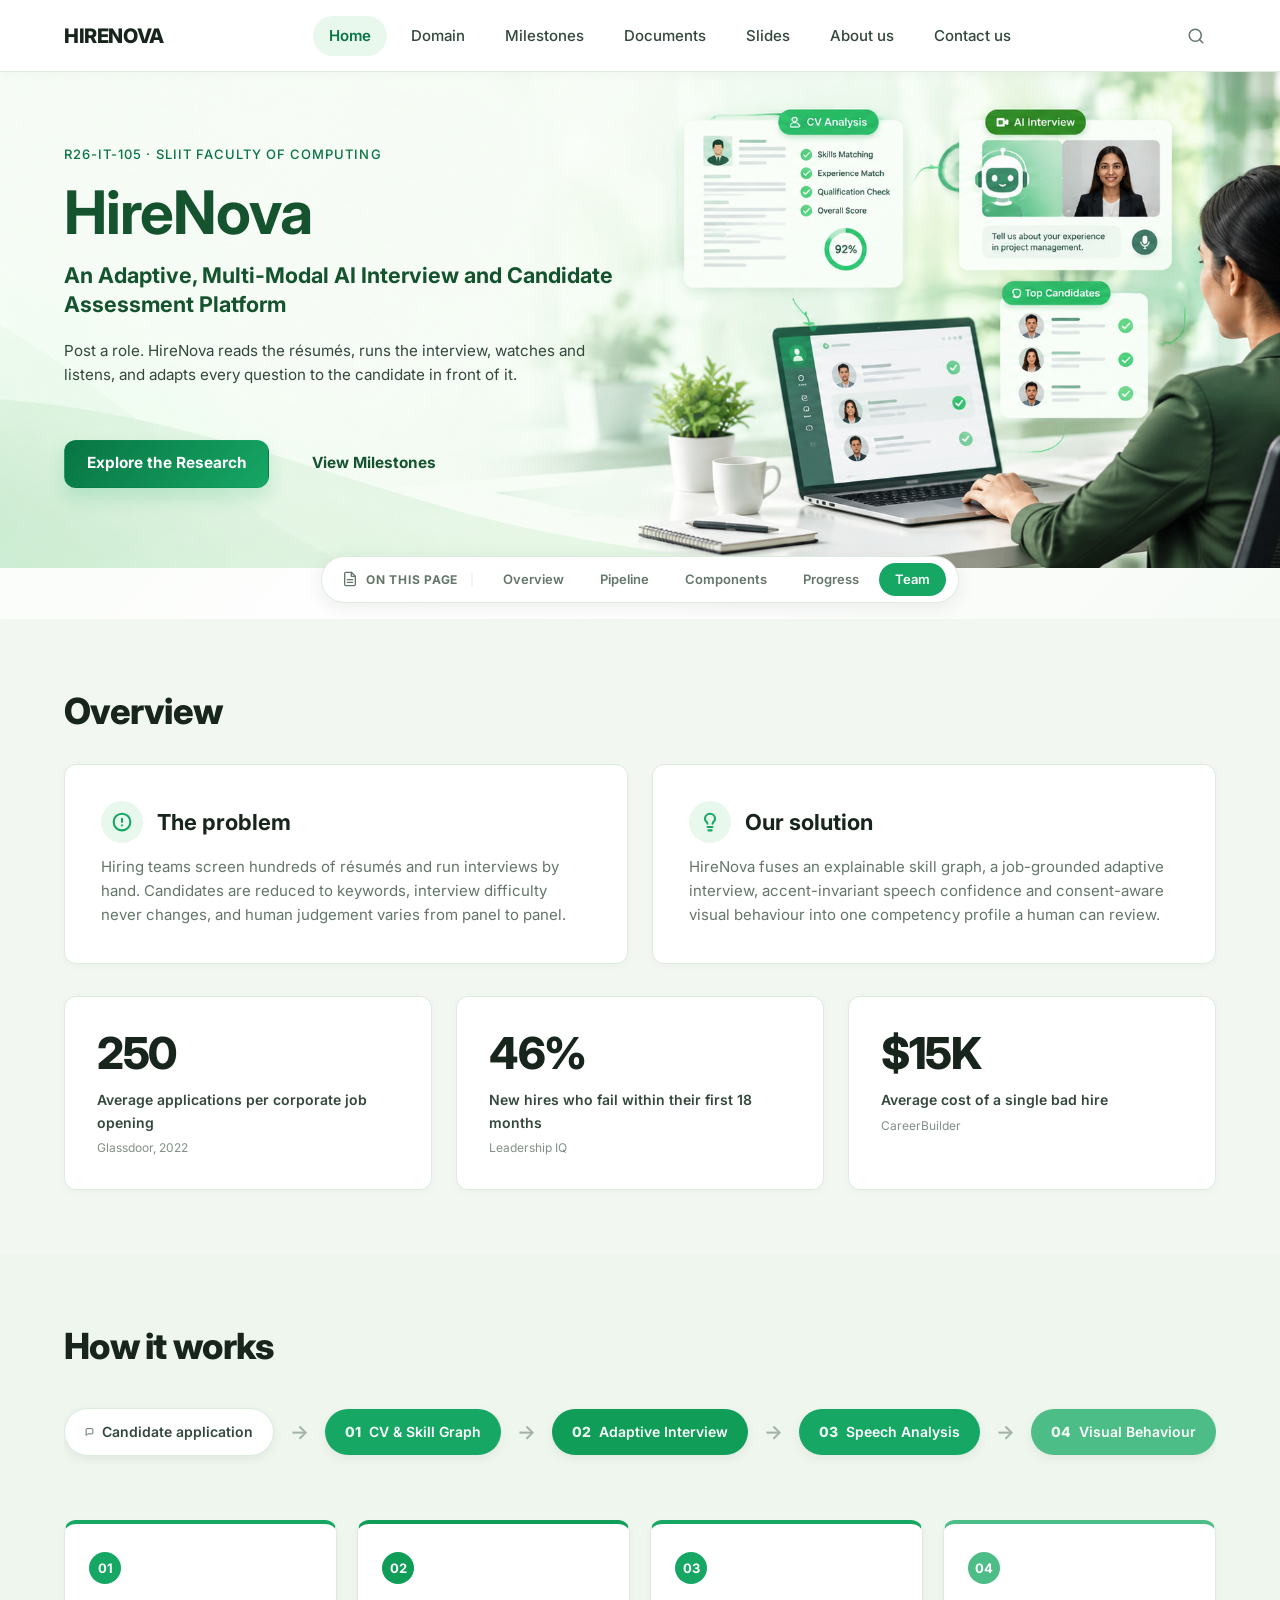
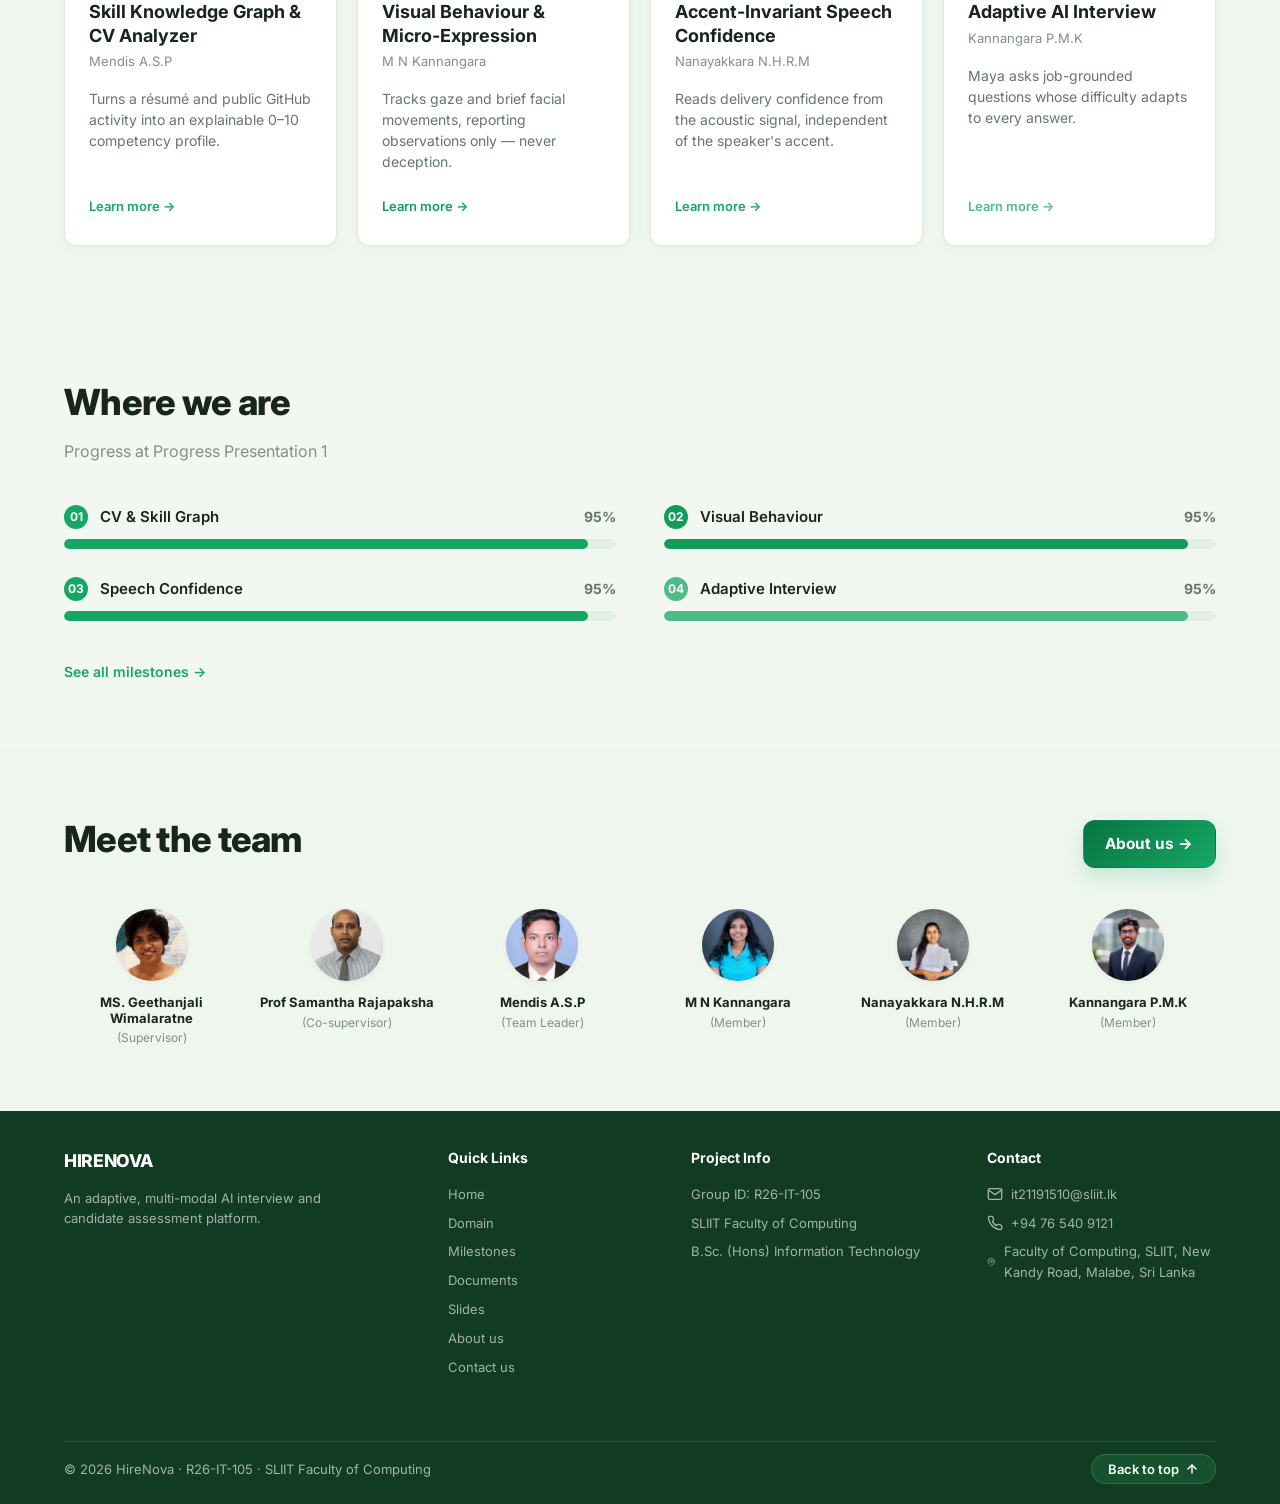
==== index.html @ 19458be1 "first commit" ====
<!DOCTYPE html>
<html lang="en">
<head>
  <meta charset="UTF-8">
  <meta name="viewport" content="width=device-width, initial-scale=1.0">
  <meta name="description" content="HireNova — An Adaptive, Multi-Modal AI Interview and Candidate Assessment Platform.">
  <title>HireNova — AI Interview &amp; Candidate Intelligence Platform</title>
  
  <!-- Fonts -->
  <link rel="preconnect" href="https://fonts.googleapis.com">
  <link rel="preconnect" href="https://fonts.gstatic.com" crossorigin>
  <link href="https://fonts.googleapis.com/css2?family=Inter:wght@400;500;600;700;800&family=JetBrains+Mono:wght@400;500;600&display=swap" rel="stylesheet">
  
  <!-- Stylesheets -->
  <link rel="stylesheet" href="css/components.css">
  <link rel="stylesheet" href="css/style.css">
  <link rel="stylesheet" href="css/responsive.css">
</head>
<body class="home-page">

  <!-- Main Top Header -->
  <header class="site-header">
    <div class="container site-header__inner">
      <a class="brand" href="index.html" aria-label="HireNova Homepage">
        <span class="brand-text">HIRE<span class="brand-accent">NOVA</span></span>
      </a>

      <nav class="nav" aria-label="Primary Navigation">
        <ul class="nav__list">
          <li><a class="nav__link active" href="index.html" aria-current="page">Home</a></li>
          <li><a class="nav__link" href="domain.html">Domain</a></li>
          <li><a class="nav__link" href="milestones.html">Milestones</a></li>
          <li><a class="nav__link" href="documents.html">Documents</a></li>
          <li><a class="nav__link" href="slides.html">Slides</a></li>
          <li><a class="nav__link" href="about.html">About us</a></li>
          <li><a class="nav__link" href="contact.html">Contact us</a></li>
        </ul>
      </nav>

      <div class="header__tools">
        <button class="search-btn" aria-label="Search">
          <svg width="18" height="18" viewBox="0 0 24 24" fill="none" stroke="currentColor" stroke-width="2" stroke-linecap="round" stroke-linejoin="round">
            <circle cx="11" cy="11" r="8"></circle>
            <line x1="21" y1="21" x2="16.65" y2="16.65"></line>
          </svg>
        </button>
        <button class="nav-toggle" aria-label="Toggle menu" aria-expanded="false">
          <span class="hamburger-bar"></span>
          <span class="hamburger-bar"></span>
          <span class="hamburger-bar"></span>
        </button>
      </div>
    </div>
  </header>

  <main>
    <!-- Hero Section -->
    <section class="hero-section">
      <!-- Circuit Traces Left & Right -->
      <!--<svg class="hero-circuit-left" width="220" height="380" viewBox="0 0 220 380" fill="none" xmlns="http://www.w3.org/2000/svg">
        <path d="M0 40H60L100 80H160" stroke="#16A765" stroke-width="1.5" opacity="0.6"/>
        <circle cx="160" cy="80" r="3.5" fill="#16A765"/>
        <path d="M0 140H40L80 180H140" stroke="#16A765" stroke-width="1.5" opacity="0.6"/>
        <circle cx="140" cy="180" r="3.5" fill="#16A765"/>
        <path d="M0 260H80L120 220H180" stroke="#16A765" stroke-width="1.5" opacity="0.6"/>
        <circle cx="180" cy="220" r="3.5" fill="#16A765"/>
        <path d="M0 320H50L90 350H130" stroke="#16A765" stroke-width="1.5" opacity="0.6"/>
        <circle cx="130" cy="350" r="3.5" fill="#16A765"/>
      </svg>-->

      <!--<svg class="hero-circuit-right" width="220" height="380" viewBox="0 0 220 380" fill="none" xmlns="http://www.w3.org/2000/svg">
        <path d="M220 50H160L120 90H60" stroke="#16A765" stroke-width="1.5" opacity="0.6"/>
        <circle cx="60" cy="90" r="3.5" fill="#16A765"/>
        <path d="M220 160H180L140 120H80" stroke="#16A765" stroke-width="1.5" opacity="0.6"/>
        <circle cx="80" cy="120" r="3.5" fill="#16A765"/>
        <path d="M220 270H140L100 310H40" stroke="#16A765" stroke-width="1.5" opacity="0.6"/>
        <circle cx="40" cy="310" r="3.5" fill="#16A765"/>
      </svg>-->

      <div class="container hero__inner">
        <!-- Left Hero Content -->
        <div class="hero-content">
          <p class="hero-eyebrow">R26-IT-105 &middot; SLIIT FACULTY OF COMPUTING</p>
          <h1 class="hero-title">HireNova</h1>
          <h2 class="hero-subtitle">An Adaptive, Multi-Modal AI Interview and Candidate Assessment Platform</h2>
          <p class="hero-lead">Post a role. HireNova reads the résumés, runs the interview, watches and listens, and adapts every question to the candidate in front of it.</p>
          
          <div class="hero__actions">
            <a class="btn btn--primary" href="#overview">Explore the Research</a>
            <a class="btn btn--outline" href="milestones.html">View Milestones</a>
          </div>
        </div>

        </div>
    </section>

    <!-- Sub-header Sticky / Section Quick-Bar -->
    <div class="subnav-bar-wrapper">
      <nav class="subnav-pill" aria-label="Page Sections Navigation">
        <span class="subnav-label">
          <svg width="16" height="16" viewBox="0 0 24 24" fill="none" stroke="currentColor" stroke-width="2" stroke-linecap="round" stroke-linejoin="round">
            <path d="M14 2H6a2 2 0 0 0-2 2v16a2 2 0 0 0 2 2h12a2 2 0 0 0 2-2V8z"></path>
            <polyline points="14 2 14 8 20 8"></polyline>
            <line x1="16" y1="13" x2="8" y2="13"></line>
            <line x1="16" y1="17" x2="8" y2="17"></line>
          </svg>
          ON THIS PAGE
          <span class="label-divider">|</span>
        </span>
        <div class="subnav-links">
          <a href="#overview" class="subnav-link active">Overview</a>
          <a href="#pipeline" class="subnav-link">Pipeline</a>
          <a href="#components" class="subnav-link">Components</a>
          <a href="#progress" class="subnav-link">Progress</a>
          <a href="#team" class="subnav-link">Team</a>
        </div>
      </nav>
    </div>

    <!-- Section 1: Overview -->
    <section id="overview" class="section overview-section">
      <div class="container">
        <h2 class="section-title">Overview</h2>

        <div class="overview-grid">
          <!-- Problem Card -->
          <article class="overview-card">
            <div class="overview-card__header">
              <div class="card-icon-circle icon-circle--blue">
                <svg width="20" height="20" viewBox="0 0 24 24" fill="none" stroke="#16A765" stroke-width="2.5" stroke-linecap="round" stroke-linejoin="round">
                  <circle cx="12" cy="12" r="10"></circle>
                  <line x1="12" y1="8" x2="12" y2="12"></line>
                  <line x1="12" y1="16" x2="12.01" y2="16"></line>
                </svg>
              </div>
              <h3 class="overview-card__title">The problem</h3>
            </div>
            <p class="overview-card__text">Hiring teams screen hundreds of résumés and run interviews by hand. Candidates are reduced to keywords, interview difficulty never changes, and human judgement varies from panel to panel.</p>
          </article>

          <!-- Solution Card -->
          <article class="overview-card">
            <div class="overview-card__header">
              <div class="card-icon-circle icon-circle--blue">
                <svg width="20" height="20" viewBox="0 0 24 24" fill="none" stroke="#16A765" stroke-width="2.5" stroke-linecap="round" stroke-linejoin="round">
                  <path d="M9 18h6"></path>
                  <path d="M10 22h4"></path>
                  <path d="M15.09 14c.18-.98.65-1.74 1.41-2.5A4.65 4.65 0 0 0 18 8 6 6 0 0 0 6 8c0 1 .23 2.23 1.5 3.5A4.61 4.61 0 0 1 8.91 14"></path>
                </svg>
              </div>
              <h3 class="overview-card__title">Our solution</h3>
            </div>
            <p class="overview-card__text">HireNova fuses an explainable skill graph, a job-grounded adaptive interview, accent-invariant speech confidence and consent-aware visual behaviour into one competency profile a human can review.</p>
          </article>
        </div>

        <!-- 3 Stat Metrics Cards -->
        <div class="stats-grid">
          <div class="stat-card">
            <div class="stat-value">250</div>
            <div class="stat-label">Average applications per corporate job opening</div>
            <div class="stat-source">Glassdoor, 2022</div>
          </div>

          <div class="stat-card">
            <div class="stat-value">46%</div>
            <div class="stat-label">New hires who fail within their first 18 months</div>
            <div class="stat-source">Leadership IQ</div>
          </div>

          <div class="stat-card">
            <div class="stat-value">$15K</div>
            <div class="stat-label">Average cost of a single bad hire</div>
            <div class="stat-source">CareerBuilder</div>
          </div>
        </div>

      </div>
    </section>

    <!-- Section 2: How it works & Pipeline -->
    <section id="pipeline" class="section how-it-works-section">
      <div class="container">
        <h2 class="section-title">How it works</h2>

        <!-- Pipeline Workflow Diagram -->
        <div class="pipeline-flow-wrapper">
          <div class="pipeline-diagram">
            <!-- Step 0: Input -->
            <div class="pipeline-node pipeline-node--input">
              <svg width="16" height="16" viewBox="0 0 24 24" fill="none" stroke="currentColor" stroke-width="2" stroke-linecap="round" stroke-linejoin="round">
                <path d="M21 15a2 2 0 0 1-2 2H7l-4 4V5a2 2 0 0 1 2-2h14a2 2 0 0 1 2 2z"></path>
              </svg>
              <span>Candidate application</span>
            </div>

            <div class="pipeline-arrow">&rarr;</div>

            <!-- Step 01 -->
            <div class="pipeline-node pipeline-node--step1">
              <span class="node-num">01</span> CV &amp; Skill Graph
            </div>

            <div class="pipeline-arrow">&rarr;</div>

            <!-- Step 02 -->
            <div class="pipeline-node pipeline-node--step2" id="node-step2">
              <span class="node-num">02</span> Adaptive Interview
            </div>

            <div class="pipeline-arrow">&rarr;</div>

            <!-- Step 03 -->
            <div class="pipeline-node pipeline-node--step3">
              <span class="node-num">03</span> Speech Analysis
            </div>

            <div class="pipeline-arrow">&rarr;</div>

            <!-- Step 04 -->
            <div class="pipeline-node pipeline-node--step4" id="node-step4">
              <span class="node-num">04</span> Visual Behaviour
            </div>
          </div>
        </div>

        <!-- Section 3: Components (4 Cards Grid) -->
        <div id="components" class="components-grid">
          <!-- Component 1 -->
          <article class="component-card component-card--blue">
            <div class="component-card__badge badge--blue">01</div>
            <h3 class="component-card__title">Skill Knowledge Graph &amp; CV Analyzer</h3>
            <div class="component-card__author">Mendis A.S.P</div>
            <p class="component-card__desc">Turns a résumé and public GitHub activity into an explainable 0–10 competency profile.</p>
            <a class="component-card__link link--blue" href="domain.html#cv-skill-graph" data-modal-open="cv-skill-graph-modal">Learn more &rarr;</a>
          </article>

          <!-- Component 2 -->
          <article class="component-card component-card--teal">
            <div class="component-card__badge badge--teal">02</div>
            <h3 class="component-card__title">Visual Behaviour &amp; Micro-Expression</h3>
            <div class="component-card__author">M N Kannangara</div>
            <p class="component-card__desc">Tracks gaze and brief facial movements, reporting observations only — never deception.</p>
            <a class="component-card__link link--teal" href="domain.html#visual-behaviour" data-modal-open="visual-behaviour-modal">Learn more &rarr;</a>
          </article>

          <!-- Component 3 -->
          <article class="component-card component-card--emerald">
            <div class="component-card__badge badge--emerald">03</div>
            <h3 class="component-card__title">Accent-Invariant Speech Confidence</h3>
            <div class="component-card__author">Nanayakkara N.H.R.M</div>
            <p class="component-card__desc">Reads delivery confidence from the acoustic signal, independent of the speaker's accent.</p>
            <a class="component-card__link link--emerald" href="domain.html#speech-confidence" data-modal-open="speech-confidence-modal">Learn more &rarr;</a>
          </article>

          <!-- Component 4 -->
          <article class="component-card component-card--amber">
            <div class="component-card__badge badge--amber">04</div>
            <h3 class="component-card__title">Adaptive AI Interview</h3>
            <div class="component-card__author">Kannangara P.M.K</div>
            <p class="component-card__desc">Maya asks job-grounded questions whose difficulty adapts to every answer.</p>
            <a class="component-card__link link--amber" href="domain.html#adaptive-interview" data-modal-open="adaptive-interview-modal">Learn more &rarr;</a>
          </article>
        </div>

      </div>
    </section>

    <!-- Section 4: Where we are -->
    <section id="progress" class="section where-we-are-section">
      <div class="container">
        <h2 class="section-title">Where we are</h2>
        <p class="section-subtitle">Progress at Progress Presentation 1</p>

        <div class="progress-grid">
          <!-- Item 1 -->
          <div class="progress-item">
            <div class="progress-item__head">
              <span class="progress-item__badge badge--blue">01</span>
              <span class="progress-item__title">CV &amp; Skill Graph</span>
              <span class="progress-item__val">95%</span>
            </div>
            <div class="progress-bar-track">
              <div class="progress-bar-fill fill--blue" style="width: 95%;"></div>
            </div>
          </div>

          <!-- Item 2 -->
          <div class="progress-item">
            <div class="progress-item__head">
              <span class="progress-item__badge badge--teal">02</span>
              <span class="progress-item__title">Visual Behaviour</span>
              <span class="progress-item__val">95%</span>
            </div>
            <div class="progress-bar-track">
              <div class="progress-bar-fill fill--teal" style="width: 95%;"></div>
            </div>
          </div>

          <!-- Item 3 -->
          <div class="progress-item">
            <div class="progress-item__head">
              <span class="progress-item__badge badge--emerald">03</span>
              <span class="progress-item__title">Speech Confidence</span>
              <span class="progress-item__val">95%</span>
            </div>
            <div class="progress-bar-track">
              <div class="progress-bar-fill fill--emerald" style="width: 95%;"></div>
            </div>
          </div>

          <!-- Item 4 -->
          <div class="progress-item">
            <div class="progress-item__head">
              <span class="progress-item__badge badge--amber">04</span>
              <span class="progress-item__title">Adaptive Interview</span>
              <span class="progress-item__val">95%</span>
            </div>
            <div class="progress-bar-track">
              <div class="progress-bar-fill fill--amber" style="width: 95%;"></div>
            </div>
          </div>
        </div>

        <div class="milestones-link-wrap">
          <a class="milestones-link" href="milestones.html">See all milestones &rarr;</a>
        </div>
      </div>
    </section>

    <!-- Section 5: Meet the team -->
    <section id="team" class="section meet-team-section">
      <div class="container">
        <div class="team-header">
          <h2 class="section-title">Meet the team</h2>
          <a href="about.html" class="btn btn--primary btn--sm">About us &rarr;</a>
        </div>

        <div class="team-avatars-grid">
          <!-- Member 1 -->
          <div class="team-avatar-card">
            <div class="avatar-circle">
              <img class="avatar-img" src="assets/team/Superviser.jpg" alt="MS. Geethanjali Wimalaratne">
            </div>
            <div class="avatar-name">MS. Geethanjali Wimalaratne</div>
            <div class="avatar-role">(Supervisor)</div>
          </div>

          <!-- Member 2 -->
          <div class="team-avatar-card">
            <div class="avatar-circle">
              <img class="avatar-img" src="assets/team/co - superviser.jpg" alt="Prof Samantha Rajapaksha">
            </div>
            <div class="avatar-name">Prof Samantha Rajapaksha</div>
            <div class="avatar-role">(Co-supervisor)</div>
          </div>

          <!-- Member 3 -->
          <div class="team-avatar-card">
            <div class="avatar-circle">
              <img class="avatar-img" src="assets/team/sapun.jpeg" alt="Mendis A.S.P">
            </div>
            <div class="avatar-name">Mendis A.S.P</div>
            <div class="avatar-role">(Team Leader)</div>
          </div>

          <!-- Member 4 -->
          <div class="team-avatar-card">
            <div class="avatar-circle">
              <img class="avatar-img" src="assets/team/niveja.jpeg" alt="M N Kannangara">
            </div>
            <div class="avatar-name">M N Kannangara</div>
            <div class="avatar-role">(Member)</div>
          </div>

          <!-- Member 5 -->
          <div class="team-avatar-card">
            <div class="avatar-circle">
              <img class="avatar-img" src="assets/team/malshi.jpeg" alt="Nanayakkara N.H.R.M">
            </div>
            <div class="avatar-name">Nanayakkara N.H.R.M</div>
            <div class="avatar-role">(Member)</div>
          </div>

          <!-- Member 6 -->
          <div class="team-avatar-card">
            <div class="avatar-circle">
              <img class="avatar-img" src="assets/team/pasindu.png" alt="Kannangara P.M.K">
            </div>
            <div class="avatar-name">Kannangara P.M.K</div>
            <div class="avatar-role">(Member)</div>
          </div>
        </div>

      </div>
    </section>

  </main>

  <!-- Main Footer -->
  <footer class="site-footer">
    <div class="container">
      <div class="footer__grid">
        
        <!-- Col 1: Brand Info -->
        <div class="footer-brand-col">
          <a class="footer-brand" href="index.html">
            <span class="footer-brand-text">HIRE<span class="brand-accent">NOVA</span></span>
          </a>
          <p class="footer-desc">An adaptive, multi-modal AI interview and candidate assessment platform.</p>
        </div>

        <!-- Col 2: Quick Links -->
        <div class="footer-links-col">
          <h4 class="footer__title">Quick Links</h4>
          <ul class="footer__list">
            <li><a href="index.html">Home</a></li>
            <li><a href="domain.html">Domain</a></li>
            <li><a href="milestones.html">Milestones</a></li>
            <li><a href="documents.html">Documents</a></li>
            <li><a href="slides.html">Slides</a></li>
            <li><a href="about.html">About us</a></li>
            <li><a href="contact.html">Contact us</a></li>
          </ul>
        </div>

        <!-- Col 3: Project Info -->
        <div class="footer-info-col">
          <h4 class="footer__title">Project Info</h4>
          <ul class="footer-info-list">
            <li>Group ID: R26-IT-105</li>
            <li>SLIIT Faculty of Computing</li>
            <li>B.Sc. (Hons) Information Technology</li>
          </ul>
        </div>

        <!-- Col 4: Contact -->
        <div class="footer-contact-col">
          <h4 class="footer__title">Contact</h4>
          <ul class="footer-contact-list">
            <li>
              <svg width="16" height="16" viewBox="0 0 24 24" fill="none" stroke="currentColor" stroke-width="2" stroke-linecap="round" stroke-linejoin="round"><path d="M4 4h16c1.1 0 2 .9 2 2v12c0 1.1-.9 2-2 2H4c-1.1 0-2-.9-2-2V6c0-1.1.9-2 2-2z"></path><polyline points="22,6 12,13 2,6"></polyline></svg>
              <a href="mailto:it21191510@sliit.lk">it21191510@sliit.lk</a>
            </li>
            <li>
              <svg width="16" height="16" viewBox="0 0 24 24" fill="none" stroke="currentColor" stroke-width="2" stroke-linecap="round" stroke-linejoin="round"><path d="M22 16.92v3a2 2 0 0 1-2.18 2 19.79 19.79 0 0 1-8.63-3.07 19.5 19.5 0 0 1-6-6 19.79 19.79 0 0 1-3.07-8.67A2 2 0 0 1 4.11 2h3a2 2 0 0 1 2 1.72 12.84 12.84 0 0 0 .7 2.81 2 2 0 0 1-.45 2.11L8.09 9.91a16 16 0 0 0 6 6l1.27-1.27a2 2 0 0 1 2.11-.45 12.84 12.84 0 0 0 2.81.7A2 2 0 0 1 22 16.92z"></path></svg>
              <a href="tel:+94765409121">+94 76 540 9121</a>
            </li>
            <li>
              <svg width="16" height="16" viewBox="0 0 24 24" fill="none" stroke="currentColor" stroke-width="2" stroke-linecap="round" stroke-linejoin="round"><path d="M21 10c0 7-9 13-9 13s-9-6-9-13a9 9 0 0 1 18 0z"></path><circle cx="12" cy="10" r="3"></circle></svg>
              Faculty of Computing, SLIIT, New Kandy Road, Malabe, Sri Lanka
            </li>
          </ul>
        </div>

      </div>

      <!-- Copyright Sub-Bar -->
      <div class="footer__bottom">
        <span class="copyright-text">&copy; <span data-year>2026</span> HireNova &middot; R26-IT-105 &middot; SLIIT Faculty of Computing</span>
        <button class="back-to-top-btn" aria-label="Back to top">
          Back to top
          <svg width="14" height="14" viewBox="0 0 24 24" fill="none" stroke="currentColor" stroke-width="2.5" stroke-linecap="round" stroke-linejoin="round">
            <line x1="12" y1="19" x2="12" y2="5"></line>
            <polyline points="5 12 12 5 19 12"></polyline>
          </svg>
        </button>
      </div>

    </div>
  </footer>

  <!-- CV & Skill Graph - Learn More Modal -->
  <div class="modal" id="cv-skill-graph-modal" role="dialog" aria-modal="true" aria-labelledby="cv-skill-graph-modal-title" aria-hidden="true">
    <div class="modal__overlay" data-modal-close></div>
    <div class="modal__panel" role="document">
      <button class="modal__close" type="button" aria-label="Close" data-modal-close>
        <svg width="18" height="18" viewBox="0 0 24 24" fill="none" stroke="currentColor" stroke-width="2.5" stroke-linecap="round" stroke-linejoin="round" aria-hidden="true">
          <line x1="18" y1="6" x2="6" y2="18"></line>
          <line x1="6" y1="6" x2="18" y2="18"></line>
        </svg>
      </button>

      <div class="modal__header">
        <div class="modal__badge badge--blue">01</div>
        <h3 class="modal__title" id="cv-skill-graph-modal-title">Skill Knowledge Graph &amp; CV Analyzer</h3>
        <div class="modal__author">Mendis A.S.P</div>
      </div>
    </div>
  </div>

  <!-- Visual Behaviour & Micro-Expression - Learn More Modal -->
  <div class="modal" id="visual-behaviour-modal" role="dialog" aria-modal="true" aria-labelledby="visual-behaviour-modal-title" aria-hidden="true">
    <div class="modal__overlay" data-modal-close></div>
    <div class="modal__panel" role="document">
      <button class="modal__close" type="button" aria-label="Close" data-modal-close>
        <svg width="18" height="18" viewBox="0 0 24 24" fill="none" stroke="currentColor" stroke-width="2.5" stroke-linecap="round" stroke-linejoin="round" aria-hidden="true">
          <line x1="18" y1="6" x2="6" y2="18"></line>
          <line x1="6" y1="6" x2="18" y2="18"></line>
        </svg>
      </button>

      <div class="modal__header">
        <div class="modal__badge badge--teal">02</div>
        <h3 class="modal__title" id="visual-behaviour-modal-title">Visual Behaviour &amp; Micro-Expression</h3>
        <div class="modal__author">M N Kannangara</div>
      </div>
    </div>
  </div>

  <!-- Accent-Invariant Speech Confidence - Learn More Modal -->
  <div class="modal" id="speech-confidence-modal" role="dialog" aria-modal="true" aria-labelledby="speech-confidence-modal-title" aria-hidden="true">
    <div class="modal__overlay" data-modal-close></div>
    <div class="modal__panel" role="document">
      <button class="modal__close" type="button" aria-label="Close" data-modal-close>
        <svg width="18" height="18" viewBox="0 0 24 24" fill="none" stroke="currentColor" stroke-width="2.5" stroke-linecap="round" stroke-linejoin="round" aria-hidden="true">
          <line x1="18" y1="6" x2="6" y2="18"></line>
          <line x1="6" y1="6" x2="18" y2="18"></line>
        </svg>
      </button>

      <div class="modal__header">
        <div class="modal__badge badge--emerald">03</div>
        <h3 class="modal__title" id="speech-confidence-modal-title">Accent-Invariant Speech Confidence</h3>
        <div class="modal__author">Nanayakkara N.H.R.M</div>
      </div>
    </div>
  </div>

  <!-- Adaptive AI Interview - Learn More Modal -->
  <div class="modal" id="adaptive-interview-modal" role="dialog" aria-modal="true" aria-labelledby="adaptive-interview-modal-title" aria-hidden="true">
    <div class="modal__overlay" data-modal-close></div>
    <div class="modal__panel" role="document">
      <button class="modal__close" type="button" aria-label="Close" data-modal-close>
        <svg width="18" height="18" viewBox="0 0 24 24" fill="none" stroke="currentColor" stroke-width="2.5" stroke-linecap="round" stroke-linejoin="round" aria-hidden="true">
          <line x1="18" y1="6" x2="6" y2="18"></line>
          <line x1="6" y1="6" x2="18" y2="18"></line>
        </svg>
      </button>

      <div class="modal__header">
        <div class="modal__badge badge--amber">04</div>
        <h3 class="modal__title" id="adaptive-interview-modal-title">Adaptive AI Interview</h3>
        <div class="modal__author">Kannangara P.M.K</div>
      </div>

      <div class="modal__body">
        <p>Automated recruitment platforms often present fixed interview questions and score answers only afterwards, so the interview cannot adapt to the candidate. The component studied here selects the difficulty of the next question during the interview from three live signals: the semantic score of the previous answer, a stress level, and a behavioral reliability tier derived from voice and video. It lacked an explicit specification, its verification stopped at the service boundary, and evidence for behavior-derived signals is mixed. This thesis aims to specify the component's behavior, verify it, and state how far the evidence extends.</p>

        <p>A design-science approach was followed. The component is a FastAPI service within an eight-service platform that runs on CPU with a locally hosted model server. Its control law is simple and testable: a pure three-level difficulty function and a budgeted branching policy (follow-up, fact-weave, or job-description topic rotation) that keeps topic coverage central. Verification combined an automated test suite with measurements of the behavioral signals.</p>

        <p>All 175 automated test scenarios passed, including every combination of answer score, stress level and reliability tier. The visual signal performed better than a simple baseline and ran fast enough for real-time use. the scoring of answers has not been checked against human ratings or stakeholder feedback.</p>

        <p>The adaptation mechanism is therefore verified, whereas the validity of its input signals is not. The individual contribution is an adaptive control architecture with an executable specification and a verification record separating what is demonstrated from what is not. Remaining gaps concern concurrency, persistence, validity and test coverage.</p>

        <p class="modal__keywords"><strong>Keywords:</strong> adaptive interviewing, computerized adaptive testing, semantic answer scoring, multimodal behavioral signals, design science research</p>
      </div>
    </div>
  </div>

  <script src="js/main.js"></script>
</body>
</html>
---- css/components.css ----
/* ============================================================
   HireNova — Components
   Cards, buttons, tables, forms, badges and diagrams
   ============================================================ */

/* ---------- Buttons ---------- */
.btn {
  display: inline-flex;
  align-items: center;
  justify-content: center;
  gap: 0.625rem;
  height: 48px;
  padding: 0 28px;
  font-family: inherit;
  font-size: 1rem;
  font-weight: 600;
  border-radius: 8px;
  border: 1px solid transparent;
  cursor: pointer;
  white-space: nowrap;
  box-sizing: border-box;
  transition: all 0.2s ease;
}

.btn:active { transform: translateY(1px); }

.btn--primary {
  background-color: #16a765;
  color: #ffffff;
  border: none;
  box-shadow: 0 4px 14px rgba(22, 167, 101, 0.35);
}
.btn--primary:hover {
  background-color: #087443;
  transform: translateY(-1px);
}

.btn--outline {
  background-color: transparent;
  color: var(--color-heading);
  border: 1.5px solid var(--color-primary);
}
.btn--outline:hover {
  background-color: var(--color-primary-light);
  border-color: var(--color-primary-dark);
  color: var(--color-primary-dark);
  transform: translateY(-1px);
}

.btn--ghost {
  background: transparent;
  border-color: var(--color-border);
  color: var(--color-text);
}
.btn--ghost:hover {
  border-color: var(--color-primary);
  color: var(--color-heading);
}

.btn--sm {
  height: 38px;
  padding: 0 18px;
  font-size: 0.875rem;
  border-radius: 9999px;
}
.btn--block { width: 100%; }

/* ---------- Cards ---------- */
.card {
  background: var(--color-surface);
  border: 1px solid var(--color-border);
  border-radius: var(--radius);
  padding: var(--space-5);
  box-shadow: var(--shadow);
}

.card__title {
  font-size: var(--fs-lg);
  margin-bottom: var(--space-2);
}

.card__text {
  color: var(--color-text-muted);
  font-size: var(--fs-sm);
  margin-bottom: 0;
}

.card__icon {
  width: 44px;
  height: 44px;
  margin-bottom: var(--space-4);
  display: grid;
  place-items: center;
  border-radius: var(--radius-sm);
  background: var(--color-surface-2);
}

.card--interactive {
  transition: border-color 0.2s ease, transform 0.2s ease;
  cursor: pointer;
}
.card--interactive:hover {
  border-color: var(--color-primary);
  transform: translateY(-3px);
}

/* Grids of cards */
.grid { display: grid; gap: 1.5rem; }
.grid--3 { grid-template-columns: repeat(3, 1fr); }
.grid--4 { grid-template-columns: repeat(4, 1fr); }
.grid--2 { grid-template-columns: repeat(2, 1fr); }

/* Team / profile cards */
.profile {
  text-align: center;
}
.profile__photo {
  width: 120px;
  height: 120px;
  border-radius: 50%;
  object-fit: cover;
  margin: 0 auto var(--space-4);
  border: 3px solid var(--color-border);
  background: var(--color-surface-2);
}
.profile__role {
  color: var(--color-accent);
  font-size: var(--fs-sm);
  margin-bottom: var(--space-3);
}

/* ---------- Badges ---------- */
.badge {
  display: inline-flex;
  align-items: center;
  gap: var(--space-1);
  padding: 2px var(--space-3);
  border-radius: 999px;
  font-size: var(--fs-xs);
  font-weight: 600;
  text-transform: uppercase;
  letter-spacing: 0.04em;
  background: var(--color-surface-2);
  color: var(--color-text-muted);
}
.badge--success { background: rgba(22, 167, 101, 0.15); color: var(--color-success); }
.badge--warning { background: rgba(251, 191, 36, 0.15); color: var(--color-warning); }
.badge--danger  { background: rgba(248, 113, 113, 0.15); color: var(--color-danger); }
.badge--info    { background: rgba(22, 167, 101, 0.15); color: var(--color-primary); }

/* ---------- Tables ---------- */
.table {
  width: 100%;
  border-collapse: collapse;
  font-size: var(--fs-sm);
}
.table th,
.table td {
  text-align: left;
  padding: var(--space-3) var(--space-4);
  border-bottom: 1px solid var(--color-border);
}
.table thead th {
  color: var(--color-heading);
  font-size: var(--fs-xs);
  text-transform: uppercase;
  letter-spacing: 0.06em;
  background: var(--color-surface-2);
}
.table tbody tr:hover { background: var(--color-surface); }
.table__wrap {
  overflow-x: auto;
  border: 1px solid var(--color-border);
  border-radius: var(--radius);
}

/* ---------- Forms ---------- */
.form { display: grid; gap: var(--space-4); }
.form__row { display: grid; gap: var(--space-2); }
.form__row--split {
  grid-template-columns: repeat(2, 1fr);
  gap: var(--space-4);
}

label {
  font-size: var(--fs-sm);
  font-weight: 600;
  color: var(--color-heading);
}

input,
select,
textarea {
  width: 100%;
  background: var(--color-surface);
  border: 1px solid var(--color-border);
  border-radius: var(--radius-sm);
  color: var(--color-text);
  padding: var(--space-3) var(--space-4);
  font-family: inherit;
  font-size: var(--fs-base);
}

input:focus,
select:focus,
textarea:focus {
  outline: 2px solid var(--color-primary);
  outline-offset: 1px;
  border-color: var(--color-primary);
}

textarea { resize: vertical; min-height: 140px; }

.form__hint { font-size: var(--fs-xs); color: var(--color-text-muted); }
.form__error { font-size: var(--fs-xs); color: var(--color-danger); }
.form__status { font-size: var(--fs-sm); }

/* ---------- Assessment selector ---------- */
.selector {
  display: flex;
  flex-wrap: wrap;
  gap: var(--space-3);
}
.selector__item {
  padding: var(--space-3) var(--space-5);
  border: 1px solid var(--color-border);
  border-radius: var(--radius-sm);
  background: var(--color-surface);
  cursor: pointer;
  font-weight: 600;
  font-size: var(--fs-sm);
  color: var(--color-text-muted);
}
.selector__item.is-active {
  border-color: var(--color-primary);
  color: var(--color-heading);
  background: var(--color-surface-2);
}

/* ---------- Timeline ---------- */
.timeline {
  position: relative;
  padding-left: var(--space-6);
  list-style: none;
}
.timeline::before {
  content: "";
  position: absolute;
  left: 7px;
  top: 0;
  bottom: 0;
  width: 2px;
  background: var(--color-border);
}
.timeline__item {
  position: relative;
  padding-bottom: var(--space-6);
}
.timeline__item::before {
  content: "";
  position: absolute;
  left: calc(-1 * var(--space-6) + 1px);
  top: 4px;
  width: 14px;
  height: 14px;
  border-radius: 50%;
  background: var(--color-primary);
  border: 3px solid var(--color-bg);
}
.timeline__item.is-done::before { background: var(--color-success); }
.timeline__item.is-pending::before { background: var(--color-warning); }

/* ---------- Diagram ---------- */
.diagram {
  display: grid;
  gap: var(--space-4);
  padding: var(--space-6);
  background: var(--color-surface);
  border: 1px solid var(--color-border);
  border-radius: var(--radius);
}
.diagram__node {
  padding: var(--space-4);
  border-radius: var(--radius-sm);
  background: var(--color-surface-2);
  border: 1px solid var(--color-border);
  text-align: center;
  font-size: var(--fs-sm);
  font-weight: 600;
}
.diagram__arrow {
  text-align: center;
  color: var(--color-accent);
  font-size: var(--fs-xl);
}

/* ---------- Filter bar ---------- */
.filters {
  display: flex;
  flex-wrap: wrap;
  gap: var(--space-2);
  margin-bottom: var(--space-5);
}
.filter {
  padding: var(--space-2) var(--space-4);
  border-radius: 999px;
  border: 1px solid var(--color-border);
  background: transparent;
  color: var(--color-text-muted);
  cursor: pointer;
  font-size: var(--fs-sm);
}
.filter.is-active {
  background: var(--color-primary);
  border-color: var(--color-primary);
  color: #fff;
}

/* ---------- Hero ---------- */
.hero {
  padding-block: var(--space-10);
  background:
    radial-gradient(900px 400px at 80% -10%, rgba(22, 167, 101, 0.18), transparent),
    radial-gradient(700px 400px at 0% 0%, rgba(22, 167, 101, 0.12), transparent);
}

.hero .hero__inner {
  max-width: 760px;
}

.hero h1 {
  font-size: clamp(1.875rem, 4vw, 2.75rem);
  line-height: 1.15;
  letter-spacing: -0.02em;
  color: var(--color-heading);
  margin-bottom: var(--space-3);
}

/* Section helpers */
.eyebrow {
  font-size: var(--fs-xs);
  font-weight: 700;
  letter-spacing: 0.08em;
  text-transform: uppercase;
  color: var(--color-primary);
  margin-bottom: var(--space-2);
}

.lead {
  font-size: var(--fs-lg);
  line-height: 1.55;
  color: var(--color-text-muted);
  max-width: 640px;
}

.section__head {
  margin-bottom: var(--space-6);
}

.muted {
  color: var(--color-text-muted);
}

.section--alt {
  background: var(--color-surface-2);
}

/* Header search field */
.search {
  display: flex;
  align-items: center;
}
.search input {
  width: 200px;
  padding: 0.5rem 1rem;
  border-radius: var(--radius-pill);
  border: 1px solid var(--color-border);
  background: var(--color-surface);
  font-size: var(--fs-sm);
}
.hero__actions {
  display: flex;
  flex-wrap: wrap;
  gap: var(--space-3);
  margin-top: var(--space-5);
}

/* ---------- Slides showcase ---------- */
.slide-card {
  display: grid;
  gap: var(--space-3);
}
.slide-card__thumb {
  aspect-ratio: 16 / 9;
  border-radius: var(--radius-sm);
  background: var(--color-surface-2);
  border: 1px solid var(--color-border);
  display: grid;
  place-items: center;
  color: var(--color-text-muted);
  font-size: var(--fs-sm);
}
---- css/style.css ----
/* ============================================================
   HireNova — Global Design System & Homepage Core Stylesheet
   ============================================================ */

:root {
  /* Color Palette - HireNova Research Brand (Botanical Green) */
  --color-primary: #16a765;
  --color-primary-dark: #087443;
  --color-primary-light: #e8f8ed;

  --color-secondary: #087443;
  --color-secondary-dark: #14532d;

  --color-cyan: #34c98a;
  --color-teal: #0f9d58;
  --color-emerald: #16a765;
  --color-amber: #4dbd87;
  --color-red: #dc2626;

  --color-navy-dark: #0f3d24;
  --color-navy-mid: #14532d;
  --color-navy-terminal: #0a2e1a;
  --color-navy-footer: #123b24;
  --color-navy-copyright: #0a2415;

  --color-slate-900: #17251c;
  --color-slate-800: #21332a;
  --color-slate-700: #33473c;
  --color-slate-600: #64766a;
  --color-slate-500: #819087;
  --color-slate-400: #a3b3a9;
  --color-slate-200: #dcebdd;
  --color-slate-100: #eef6ee;
  --color-bg-light: #f2f8f1;
  --color-white: #ffffff;

  /* Botanical surfaces, gradients & focus */
  --color-mint: #e8f8e8;
  --color-surface-soft: #f7fbf6;
  --gradient-botanical: radial-gradient(ellipse at 85% 10%, rgba(22, 167, 101, 0.09), transparent 40%),
    linear-gradient(135deg, #f7fbf6 0%, #ffffff 55%, #f2f8f1 100%);
  --gradient-forest: linear-gradient(135deg, #0f3d24 0%, #14532d 100%);
  --focus-ring: 0 0 0 3px rgba(22, 167, 101, 0.25);

  /* Typography */
  --font-sans: 'Inter', -apple-system, BlinkMacSystemFont, "Segoe UI", Roboto, sans-serif;
  --font-mono: 'JetBrains Mono', Consolas, "Fira Code", monospace;

  /* Layout */
  --container-max: 1200px;
  --header-height: 72px;
  --radius-sm: 6px;
  --radius-md: 12px;
  --radius-lg: 20px;
  --radius-pill: 9999px;

  /* Shadows */
  --shadow-sm: 0 1px 3px rgba(15, 23, 42, 0.05);
  --shadow-md: 0 4px 12px rgba(15, 23, 42, 0.06);
  --shadow-lg: 0 10px 30px rgba(15, 23, 42, 0.1);
  --shadow-glow: 0 0 25px rgba(22, 167, 101, 0.25);
  --shadow: 0 2px 8px rgba(15, 23, 42, 0.05);

  /* Spacing scale */
  --space-1: 0.25rem;
  --space-2: 0.5rem;
  --space-3: 0.75rem;
  --space-4: 1rem;
  --space-5: 1.5rem;
  --space-6: 2rem;
  --space-10: 4rem;

  /* Font sizes */
  --fs-xs: 0.75rem;
  --fs-sm: 0.875rem;
  --fs-base: 1rem;
  --fs-lg: 1.25rem;
  --fs-xl: 1.5rem;

  /* Semantic aliases */
  --color-bg: #f2f8f1;
  --color-border: #dcebdd;
  --color-surface: #ffffff;
  --color-surface-2: #f7fbf6;
  --color-text: #33473c;
  --color-text-muted: #819087;
  --color-heading: #14532d;
  --color-accent: #16a765;
  --color-success: #16a765;
  --color-warning: #d97706;
  --color-danger: #dc2626;
  --radius: 12px;
}

/* Reset */
*,
*::before,
*::after {
  box-sizing: border-box;
  margin: 0;
  padding: 0;
}

html {
  scroll-behavior: smooth;
  scroll-padding-top: 120px;
}

body {
  font-family: var(--font-sans);
  font-size: 1rem;
  line-height: 1.6;
  color: var(--color-slate-700);
  background-color: var(--color-bg-light);
  background-image: var(--gradient-botanical);
  background-attachment: fixed;
  background-repeat: no-repeat;
  -webkit-font-smoothing: antialiased;
  -moz-osx-font-smoothing: grayscale;
}

a {
  color: inherit;
  text-decoration: none;
  transition: all 0.2s ease;
}

button {
  font-family: inherit;
  cursor: pointer;
  border: none;
  background: none;
}

img,
svg {
  display: block;
  max-width: 100%;
}

.container {
  width: 100%;
  max-width: var(--container-max);
  margin-inline: auto;
  padding-inline: 1.5rem;
}

/* ============================================================
   Site Header
   ============================================================ */
.site-header {
  position: sticky;
  top: 0;
  z-index: 1000;
  height: var(--header-height);
  background-color: var(--color-white);
  border-bottom: 1px solid var(--color-slate-200);
  box-shadow: 0 2px 10px rgba(15, 23, 42, 0.03);
}

.sr-only {
  position: absolute;
  width: 1px;
  height: 1px;
  padding: 0;
  margin: -1px;
  overflow: hidden;
  clip: rect(0, 0, 0, 0);
  white-space: nowrap;
  border: 0;
}

.site-header__inner {
  display: flex;
  align-items: center;
  justify-content: space-between;
  height: 100%;
}

/* Brand / Logo */
.brand {
  display: flex;
  align-items: center;
  gap: 0.75rem;
  flex-shrink: 0;
}

.brand img {
  height: 32px;
  width: auto;
}

.brand-text {
  font-size: 1.25rem;
  font-weight: 800;
  letter-spacing: -0.02em;
  color: var(--color-slate-900);
}

.brand-accent {
  color: var(--color-slate-900);
}

/* Navigation Links */
.nav__list {
  display: flex;
  align-items: center;
  gap: 0.5rem;
  list-style: none;
}

.nav__link {
  display: inline-block;
  padding: 0.5rem 1rem;
  font-size: 0.9375rem;
  font-weight: 500;
  color: var(--color-slate-700);
  border-radius: var(--radius-pill);
  transition: all 0.2s ease;
}

.nav__link:hover {
  color: var(--color-primary-dark);
  background-color: var(--color-primary-light);
}

.nav__link.active {
  color: var(--color-primary-dark);
  background-color: var(--color-primary-light);
  font-weight: 600;
}

/* Header Tools */
.header__tools {
  display: flex;
  align-items: center;
  gap: 0.75rem;
}

.search-btn {
  display: flex;
  align-items: center;
  justify-content: center;
  width: 40px;
  height: 40px;
  border-radius: 50%;
  color: var(--color-slate-600);
  transition: background-color 0.2s ease, color 0.2s ease;
}

.search-btn:hover {
  background-color: var(--color-slate-100);
  color: var(--color-slate-900);
}

/* Header site search overlay */
.site-search {
  position: fixed;
  inset: 0;
  z-index: 1000;
  display: flex;
  align-items: flex-start;
  justify-content: center;
  padding: 12vh 1.25rem 1.25rem;
  background-color: rgba(15, 23, 42, 0.5);
  opacity: 0;
  visibility: hidden;
  transition: opacity 0.2s ease, visibility 0.2s ease;
}

.site-search.is-open {
  opacity: 1;
  visibility: visible;
}

.site-search__bar {
  display: flex;
  align-items: center;
  gap: 0.75rem;
  width: min(620px, 100%);
  padding: 0.9rem 1rem;
  background-color: var(--color-white);
  border-radius: 14px;
  box-shadow: 0 18px 50px rgba(15, 23, 42, 0.25);
}

.site-search__bar > svg {
  color: var(--color-slate-500);
  flex-shrink: 0;
}

.site-search__input {
  flex: 1;
  border: none;
  outline: none;
  font-size: 1rem;
  color: var(--color-slate-900);
  background: transparent;
}

.site-search__input::placeholder {
  color: var(--color-slate-400);
}

.site-search__close {
  display: flex;
  align-items: center;
  justify-content: center;
  width: 34px;
  height: 34px;
  border-radius: 50%;
  color: var(--color-slate-600);
  transition: background-color 0.2s ease, color 0.2s ease;
}

.site-search__close:hover {
  background-color: var(--color-slate-100);
  color: var(--color-slate-900);
}

/* Mobile Toggle Hamburger */
.nav-toggle {
  display: none;
  flex-direction: column;
  gap: 5px;
  width: 36px;
  height: 36px;
  justify-content: center;
  align-items: center;
}

.hamburger-bar {
  width: 20px;
  height: 2px;
  background-color: var(--color-slate-900);
  border-radius: 2px;
  transition: all 0.3s ease;
}

/* ============================================================
   Hero Section - Exact Match to Design Image
   ============================================================ */
.hero-section {
  position: relative;
  background-color: #0a2e1a;
  background-image: /* linear-gradient(135deg, rgba(10, 46, 26, 0.55) 0%, rgba(15, 61, 36, 0.55) 100%), */ url("../assets/logo/Hero-Sec.png");
  background-size: cover;
  background-position: center;
  padding-block: 4.5rem 5rem;
  color: var(--color-text);
  overflow: hidden;
}

.hero-circuit-left {
  position: absolute;
  top: 10px;
  left: 0;
  pointer-events: none;
  z-index: 1;
}

.hero-circuit-right {
  position: absolute;
  top: 10px;
  right: 0;
  pointer-events: none;
  z-index: 1;
}

.hero-section .hero__inner {
  position: relative;
  z-index: 2;
  display: grid;
  grid-template-columns: 1.2fr 0.8fr;
  gap: 3.5rem;
  align-items: center;
}

/* Hero Content Alignment & Typography - Shifted Left */
.hero-content {
  display: flex;
  flex-direction: column;
  align-items: flex-start;
  text-align: left;
  padding-left: 0;
}

.hero-eyebrow {
  font-size: 0.8125rem;
  font-weight: 500;
  letter-spacing: 0.08em;
  color: var(--color-primary-dark);
  text-transform: uppercase;
  margin-bottom: 0.875rem;
  background: none;
  border: none;
  padding: 0;
}

.hero-title {
  font-size: 3.75rem;
  font-weight: 700;
  line-height: 1.1;
  letter-spacing: -0.02em;
  color: var(--color-heading);
  margin-bottom: 1rem;
}

.hero-subtitle {
  font-size: 1.35rem;
  font-weight: 700;
  line-height: 1.35;
  color: var(--color-heading);
  margin-bottom: 1.25rem;
  max-width: 600px;
}

.hero-lead {
  font-size: 0.95rem;
  line-height: 1.6;
  color: var(--color-text);
  margin-bottom: 2.25rem;
  max-width: 540px;
}

.hero__actions {
  display: flex;
  flex-wrap: wrap;
  align-items: center;
  gap: 1.25rem;
  margin-top: 1rem;
}

/* Standardized Buttons (48px height, 1rem font size) */
.btn {
  display: inline-flex;
  align-items: center;
  justify-content: center;
  gap: 0.625rem;
  height: 48px;
  padding: 0 28px;
  font-size: 1rem;
  font-weight: 600;
  border-radius: 8px;
  white-space: nowrap;
  transition: all 0.2s ease;
  box-sizing: border-box;
}

.btn--primary {
  background-color: #16a765;
  color: #ffffff;
  border: none;
  box-shadow: 0 4px 14px rgba(22, 167, 101, 0.35);
}

.btn--primary:hover {
  background-color: #087443;
  transform: translateY(-1px);
  box-shadow: 0 6px 18px rgba(22, 167, 101, 0.45);
}

.btn--outline {
  background-color: transparent;
  color: var(--color-heading);
  border: 1.5px solid var(--color-primary);
}

.btn--outline:hover {
  background-color: var(--color-primary-light);
  border-color: var(--color-primary-dark);
  color: var(--color-primary-dark);
  transform: translateY(-1px);
}

.btn--sm {
  padding: 0.5rem 1.25rem;
  font-size: 0.875rem;
  border-radius: var(--radius-pill);
}

/* Terminal Box Mockup */
.hero-terminal-wrapper {
  position: relative;
  z-index: 2;
  width: 100%;
}

.terminal-card {
  background-color: #0a2e1a;
  border: 1.5px solid #16a765;
  border-radius: 12px;
  box-shadow: 0 0 25px rgba(22, 167, 101, 0.15);
  overflow: hidden;
  width: 100%;
}

.terminal-header {
  display: flex;
  align-items: center;
  gap: 8px;
  padding: 16px 20px 12px 20px;
  background-color: transparent;
  border-bottom: none;
}

.dot {
  width: 11px;
  height: 11px;
  border-radius: 50%;
}
.dot--red { background-color: #16a765; }
.dot--yellow { background-color: #34c98a; }
.dot--green { background-color: #7cd9a8; }

.terminal-body {
  padding: 0 20px 24px 20px;
  display: flex;
  flex-direction: column;
  align-items: center;
  gap: 16px;
}

.terminal-box {
  width: 100%;
  border-radius: 10px;
  padding: 16px 20px;
  font-family: var(--font-mono);
  font-size: 0.875rem;
  line-height: 1.5;
}

.terminal-box--prompt {
  background-color: #08200f;
  border: 1.5px solid #16a765;
  color: #ffffff;
  display: flex;
  align-items: flex-start;
  gap: 12px;
}

.prompt-arrow {
  color: #34c98a;
  font-weight: 700;
  font-size: 1.15rem;
  line-height: 1.4;
}

.prompt-text {
  color: #ffffff;
  font-family: var(--font-mono);
  font-size: 0.875rem;
  line-height: 1.5;
}

.terminal-connector {
  display: flex;
  align-items: center;
  justify-content: center;
  padding-block: 2px;
}

.terminal-box--result {
  background-color: #08200f;
  border: 1.5px solid #16a765;
  color: #ffffff;
  display: flex;
  flex-direction: column;
  gap: 16px;
}

.result-command {
  font-family: var(--font-mono);
  font-size: 0.875rem;
  color: #ffffff;
}

.result-badges {
  display: flex;
  align-items: center;
  gap: 12px;
}

.pill-badge {
  display: inline-flex;
  align-items: center;
  gap: 6px;
  padding: 6px 18px;
  border-radius: 9999px;
  font-size: 0.8125rem;
  font-weight: 500;
  border: 1.5px solid #34c98a;
  color: #34c98a;
  background-color: rgba(22, 167, 101, 0.05);
  font-family: var(--font-sans);
}

.pill-badge--validated {
  color: #34c98a;
  border-color: #34c98a;
}

.pill-badge--sandboxed {
  color: #34c98a;
  border-color: #34c98a;
}

/* ============================================================
   Sub-header Floating Quick Navigation Bar
   ============================================================ */
.subnav-bar-wrapper {
  position: sticky;
  top: var(--header-height);
  z-index: 900;
  display: flex;
  justify-content: center;
  padding-block: 1rem;
  margin-top: -1.75rem;
}

.subnav-pill {
  display: inline-flex;
  align-items: center;
  gap: 12px;
  background-color: var(--color-white);
  border: 1px solid var(--color-slate-200);
  border-radius: var(--radius-pill);
  padding: 6px 12px 6px 20px;
  box-shadow: 0 4px 20px rgba(15, 23, 42, 0.08);
}

.subnav-label {
  display: flex;
  align-items: center;
  gap: 8px;
  font-size: 0.75rem;
  font-weight: 700;
  letter-spacing: 0.06em;
  color: var(--color-slate-600);
  text-transform: uppercase;
}

.label-divider {
  color: var(--color-slate-200);
  margin-left: 4px;
  font-weight: 400;
}

.subnav-links {
  display: flex;
  align-items: center;
  gap: 4px;
}

.subnav-link {
  padding: 6px 16px;
  font-size: 0.8125rem;
  font-weight: 600;
  color: var(--color-slate-600);
  border-radius: var(--radius-pill);
  transition: all 0.2s ease;
}

.subnav-link:hover {
  color: var(--color-primary);
}

.subnav-link.active {
  background-color: var(--color-primary);
  color: var(--color-white);
}

/* ============================================================
   Global Section Header Style
   ============================================================ */
.section {
  padding-block: 4rem;
}

.section-title {
  font-size: 2.25rem;
  font-weight: 800;
  color: var(--color-slate-900);
  letter-spacing: -0.02em;
  margin-bottom: 0.5rem;
}

.section-subtitle {
  font-size: 1rem;
  color: var(--color-slate-500);
  margin-bottom: 2.5rem;
}

/* ============================================================
   Overview Section
   ============================================================ */
.overview-section {
  background-color: var(--color-bg-light);
}

.overview-grid {
  display: grid;
  grid-template-columns: 1fr 1fr;
  gap: 1.5rem;
  margin-top: 1.5rem;
  margin-bottom: 2rem;
}

.overview-grid .overview-card {
  display: flex;
  flex-direction: column;
}

.overview-card {
  background-color: var(--color-white);
  border: 1px solid var(--color-slate-200);
  border-radius: 12px;
  padding: 2.25rem;
  box-shadow: 0 2px 8px rgba(15, 23, 42, 0.03);
}

.overview-card__header {
  display: flex;
  align-items: center;
  gap: 0.875rem;
  margin-bottom: 0.75rem;
}

.card-icon-circle {
  width: 42px;
  height: 42px;
  border-radius: 50%;
  display: flex;
  align-items: center;
  justify-content: center;
  flex-shrink: 0;
  margin-bottom: 0;
}

.icon-circle--blue {
  background-color: var(--color-primary-light);
}

.overview-card__title {
  font-size: 1.375rem;
  font-weight: 700;
  color: var(--color-slate-900);
  margin-bottom: 0;
}

.overview-card__text {
  font-size: 0.9375rem;
  line-height: 1.6;
  color: var(--color-slate-600);
}

/* Stats Cards */
.stats-grid {
  display: grid;
  grid-template-columns: repeat(3, 1fr);
  gap: 1.5rem;
}

.stat-card {
  background-color: var(--color-white);
  border: 1px solid var(--color-slate-200);
  border-radius: 12px;
  padding: 2rem;
  box-shadow: 0 2px 8px rgba(15, 23, 42, 0.03);
}

.stat-value {
  font-size: 2.75rem;
  font-weight: 800;
  color: var(--color-slate-900);
  line-height: 1.1;
  letter-spacing: -0.03em;
  margin-bottom: 0.75rem;
}

.stat-label {
  font-size: 0.875rem;
  font-weight: 600;
  color: var(--color-slate-700);
  margin-bottom: 0.25rem;
}

.stat-source {
  font-size: 0.75rem;
  color: var(--color-slate-500);
}

/* ============================================================
   How it Works & Pipeline Section
   ============================================================ */
.how-it-works-section {
  background-color: #eef6ee;
}

.pipeline-flow-wrapper {
  margin-top: 1.5rem;
  margin-bottom: 3.5rem;
  display: flex;
  flex-direction: column;
  align-items: center;
}

.pipeline-diagram {
  display: flex;
  align-items: center;
  justify-content: center;
  gap: 1rem;
  width: 100%;
  overflow-x: auto;
  padding-block: 0.5rem;
}

.pipeline-node {
  display: inline-flex;
  align-items: center;
  gap: 8px;
  padding: 0.75rem 1.25rem;
  border-radius: var(--radius-pill);
  font-size: 0.875rem;
  font-weight: 600;
  color: var(--color-white);
  box-shadow: 0 4px 12px rgba(0, 0, 0, 0.06);
  white-space: nowrap;
}

.pipeline-node--input {
  background-color: var(--color-white);
  color: var(--color-slate-700);
  border: 1px solid var(--color-slate-200);
}

.pipeline-node--step1 {
  background-color: var(--color-primary);
}

.pipeline-node--step2 {
  background-color: var(--color-teal);
}

.pipeline-node--step3 {
  background-color: var(--color-emerald);
}

.pipeline-node--step4 {
  background-color: var(--color-amber);
}

.node-num {
  font-weight: 800;
  opacity: 0.9;
}

.pipeline-arrow {
  color: var(--color-slate-400);
  font-size: 1.25rem;
  font-weight: 600;
}

/* Loopback Arrow */
.pipeline-loopback {
  display: flex;
  flex-direction: column;
  align-items: center;
  margin-top: 0.5rem;
  width: 58%;
}

.loopback-line {
  width: 100%;
  height: 24px;
  border-left: 2px stroke var(--color-slate-400);
  border-bottom: 2px solid var(--color-slate-400);
  border-right: 2px solid var(--color-slate-400);
  border-radius: 0 0 12px 12px;
}

.loopback-caption {
  margin-top: 8px;
  display: flex;
  align-items: center;
  gap: 6px;
  font-size: 0.75rem;
  font-weight: 600;
  color: var(--color-slate-500);
}

/* Components 4 Cards Grid */
.components-grid {
  display: grid;
  grid-template-columns: repeat(4, 1fr);
  gap: 1.25rem;
}

.component-card {
  background-color: var(--color-white);
  border: 1px solid var(--color-slate-200);
  border-radius: 12px;
  padding: 1.75rem 1.5rem;
  position: relative;
  display: flex;
  flex-direction: column;
  box-shadow: 0 2px 8px rgba(15, 23, 42, 0.03);
  transition: transform 0.2s ease, box-shadow 0.2s ease;
}

.component-card:hover {
  transform: translateY(-3px);
  box-shadow: 0 8px 20px rgba(15, 23, 42, 0.08);
}

.component-card--blue {
  border-top: 4px solid var(--color-primary);
}

.component-card--teal {
  border-top: 4px solid var(--color-teal);
}

.component-card--emerald {
  border-top: 4px solid var(--color-emerald);
}

.component-card--amber {
  border-top: 4px solid var(--color-amber);
}

.component-card__badge {
  width: 32px;
  height: 32px;
  border-radius: 50%;
  display: flex;
  align-items: center;
  justify-content: center;
  color: var(--color-white);
  font-size: 0.8125rem;
  font-weight: 700;
  margin-bottom: 1rem;
}

.badge--blue {
  background-color: var(--color-primary);
}

.badge--teal {
  background-color: var(--color-teal);
}

.badge--emerald {
  background-color: var(--color-emerald);
}

.badge--amber {
  background-color: var(--color-amber);
}

.component-card__title {
  font-size: 1.125rem;
  font-weight: 700;
  color: var(--color-slate-900);
  margin-bottom: 0.25rem;
  line-height: 1.3;
}

.component-card__author {
  font-size: 0.8125rem;
  color: var(--color-slate-500);
  margin-bottom: 1rem;
}

.component-card__desc {
  font-size: 0.875rem;
  color: var(--color-slate-600);
  line-height: 1.5;
  margin-bottom: 1.5rem;
  flex-grow: 1;
}

.component-card__link {
  font-size: 0.8125rem;
  font-weight: 600;
  display: inline-flex;
  align-items: center;
  gap: 4px;
}

.link--blue {
  color: var(--color-primary);
}

.link--teal {
  color: var(--color-teal);
}

.link--emerald {
  color: var(--color-emerald);
}

.link--amber {
  color: var(--color-amber);
}

/* ============================================================
   Where We Are Section
   ============================================================ */
.where-we-are-section {
  background-color: var(--color-bg-light);
}

.progress-grid {
  display: grid;
  grid-template-columns: 1fr 1fr;
  gap: 1.75rem 3rem;
  margin-top: 2rem;
  margin-bottom: 2.5rem;
}

.progress-item__head {
  display: flex;
  align-items: center;
  gap: 0.75rem;
  margin-bottom: 0.625rem;
}

.progress-item__badge {
  width: 24px;
  height: 24px;
  border-radius: 50%;
  display: flex;
  align-items: center;
  justify-content: center;
  color: var(--color-white);
  font-size: 0.75rem;
  font-weight: 700;
}

.progress-item__title {
  font-size: 0.9375rem;
  font-weight: 600;
  color: var(--color-slate-900);
}

.progress-item__val {
  margin-left: auto;
  font-size: 0.875rem;
  font-weight: 700;
  color: var(--color-slate-600);
}

.progress-bar-track {
  width: 100%;
  height: 10px;
  background-color: #e2efe3;
  border-radius: var(--radius-pill);
  overflow: hidden;
}

.progress-bar-fill {
  height: 100%;
  border-radius: var(--radius-pill);
  transition: width 1s ease-in-out;
}

.fill--blue {
  background-color: var(--color-primary);
}

.fill--teal {
  background-color: var(--color-teal);
}

.fill--emerald {
  background-color: var(--color-emerald);
}

.fill--amber {
  background-color: var(--color-amber);
}

.milestones-link-wrap {
  display: flex;
}

.milestones-link {
  font-size: 0.875rem;
  font-weight: 600;
  color: var(--color-primary);
  display: inline-flex;
  align-items: center;
  gap: 4px;
}

.milestones-link:hover {
  text-decoration: underline;
}

/* ============================================================
   Milestones Page
   ============================================================ */
.milestones-main {
  background: #f2f8f1;
}

.milestones-banner {
  position: relative;
  background-color: var(--color-bg-light);
  background-image: url("../assets/logo/milestones.png");
  background-size: cover;
  background-position: center;
  color: var(--color-heading);
  overflow: hidden;
  padding: 3.5rem 0 4.5rem;
}

.milestones-banner::before,
.milestones-banner::after {
  content: "";
  display: none;
  position: absolute;
  inset: 0;
  background-image: linear-gradient(to right, rgba(52, 201, 138, 0.18) 1px, transparent 1px),
    linear-gradient(to bottom, rgba(52, 201, 138, 0.12) 1px, transparent 1px);
  background-size: 22px 22px;
  opacity: 0.25;
  pointer-events: none;
}

.milestones-banner::after {
  background: radial-gradient(circle at 50% 20%, rgba(52, 201, 138, 0.2), transparent 38%);
  opacity: 0.7;
}

.milestones-banner__inner {
  position: relative;
  z-index: 1;
  padding-top: 0.75rem;
  padding-bottom: 0.5rem;
}

.breadcrumbs {
  font-size: 0.8rem;
  font-weight: 500;
  color: var(--color-primary-dark);
  margin-bottom: 0.9rem;
  letter-spacing: 0.01em;
}

.milestones-banner h1 {
  margin: 0;
  font-size: clamp(2.4rem, 4vw, 4rem);
  line-height: 1.04;
  letter-spacing: -0.06em;
  font-weight: 800;
}

.milestones-banner p {
  margin-top: 0.6rem;
  max-width: 750px;
  color: var(--color-text);
  font-size: 1.07rem;
}

.milestones-shell {
  padding-top: 2.2rem;
  padding-bottom: 3rem;
}

.assessment-picker {
  background: #f7fbf6;
  border: 1px solid rgba(150, 170, 157, 0.4);
  border-radius: 1.15rem;
  box-shadow: 0 4px 18px rgba(15, 23, 42, 0.05);
  padding: 1.8rem 1.5rem 1.25rem;
  margin-bottom: 2.3rem;
}

.assessment-select {
  position: relative;
}

.assessment-select__trigger {
  width: 100%;
  display: flex;
  align-items: center;
  justify-content: space-between;
  gap: 0.75rem;
  border: 1.5px solid rgba(22, 167, 101, 0.75);
  border-radius: 0.75rem;
  background: rgba(255, 255, 255, 0.75);
  color: var(--color-slate-700);
  padding: 1rem 1.15rem;
  font-size: 1.03rem;
  font-weight: 500;
  box-shadow: 0 0 0 2px rgba(22, 167, 101, 0.06);
}

.assessment-select__trigger svg {
  color: var(--color-primary);
  transition: transform 0.2s ease;
}

.assessment-select.is-open .assessment-select__trigger svg {
  transform: rotate(180deg);
}

.assessment-select__menu {
  position: absolute;
  left: 0;
  right: 0;
  top: calc(100% + 0.5rem);
  z-index: 20;
  border: 1px solid rgba(150, 170, 157, 0.7);
  border-radius: 0.8rem;
  background: rgba(255, 255, 255, 0.98);
  box-shadow: 0 20px 30px rgba(15, 23, 42, 0.12);
  padding: 0.45rem 0;
  display: none;
}

.assessment-select.is-open .assessment-select__menu {
  display: block;
}

.assessment-option {
  display: block;
  width: 100%;
  background: transparent;
  border: none;
  text-align: left;
  color: var(--color-slate-700);
  font: inherit;
  padding: 0.8rem 1rem;
  cursor: pointer;
}

.assessment-option:hover,
.assessment-option:focus-visible {
  background: rgba(22, 167, 101, 0.06);
  outline: none;
}

.assessment-option.is-selected {
  background: rgba(22, 167, 101, 0.09);
  color: var(--color-primary);
  font-weight: 600;
}

.assessment-panels {
  background: transparent;
}

.assessment-panel {
  background: rgba(255, 255, 255, 0.92);
  border: 1px solid rgba(150, 170, 157, 0.45);
  border-radius: 1.15rem;
  box-shadow: 0 5px 22px rgba(15, 23, 42, 0.04);
  padding: 1.8rem 1.5rem 1.2rem;
}

.panel-header {
  display: flex;
  align-items: center;
  justify-content: space-between;
  gap: 1rem;
  margin-bottom: 1.5rem;
}

.panel-header h3 {
  margin: 0;
  font-size: 2.25rem;
  line-height: 1.1;
  color: var(--color-slate-900);
  letter-spacing: -0.05em;
}

.status-badge {
  display: inline-flex;
  align-items: center;
  justify-content: center;
  min-width: 115px;
  background: rgba(22, 167, 101, 0.12);
  color: #16a765;
  border: 1px solid rgba(22, 167, 101, 0.3);
  border-radius: 999px;
  padding: 0.46rem 0.9rem;
  font-size: 0.78rem;
  font-weight: 700;
}

.status-badge--neutral {
  background: rgba(150, 170, 157, 0.12);
  color: #7a8a80;
  border-color: rgba(150, 170, 157, 0.35);
}

.info-grid {
  display: grid;
  grid-template-columns: repeat(2, minmax(0, 1fr));
  gap: 1rem 1.3rem;
}

.info-card {
  display: flex;
  flex-direction: column;
  gap: 0.7rem;
  background: rgba(242, 248, 241, 0.9);
  border: 1px solid rgba(150, 170, 157, 0.25);
  border-radius: 0.9rem;
  padding: 1rem 1.1rem 1.05rem;
}

.info-card__label {
  display: flex;
  align-items: center;
  gap: 0.7rem;
  color: var(--color-slate-700);
  font-weight: 600;
  font-size: 0.96rem;
}

.info-card__label svg {
  width: 1.1rem;
  height: 1.1rem;
  color: var(--color-primary);
}

.info-card p {
  color: var(--color-slate-900);
  font-size: 1.02rem;
  font-weight: 500;
}

.panel-details {
  margin-top: 1.5rem;
  border-top: 1px solid rgba(150, 170, 157, 0.4);
  padding-top: 1.4rem;
}

.panel-details__title {
  font-size: 1.02rem;
  font-weight: 700;
  color: var(--color-slate-900);
  margin-bottom: 0.4rem;
}

.panel-details p {
  max-width: 620px;
  color: var(--color-slate-600);
  font-size: 1rem;
  line-height: 1.65;
}

/* Project Proposal sections list */
.proposal-list {
  margin-top: 1.5rem;
  border-top: 1px solid rgba(150, 170, 157, 0.4);
  padding-top: 1.4rem;
}

.proposal-list__grid {
  display: grid;
  grid-template-columns: repeat(2, minmax(0, 1fr));
  gap: 0.9rem;
  margin-top: 0.9rem;
}

.proposal-section {
  display: flex;
  flex-direction: row;
  flex-wrap: wrap;
  align-items: center;
  gap: 0.4rem 0.6rem;
  background: rgba(242, 248, 241, 0.9);
  border: 1px solid rgba(150, 170, 157, 0.25);
  border-radius: 0.9rem;
  padding: 1rem 1.1rem;
}

.proposal-section__id {
  font-size: 0.85rem;
  font-weight: 700;
  color: var(--color-primary);
}

.proposal-section__name {
  font-size: 0.95rem;
  font-weight: 600;
  color: var(--color-slate-900);
}

.proposal-section__link {
  display: inline-flex;
  align-items: center;
  justify-content: center;
  width: 150px;
  margin-left: auto;
  background: linear-gradient(135deg, #087443, #16a765);
  color: var(--color-white);
  border-radius: 0.6rem;
  padding: 0.5rem 0.9rem;
  font-size: 0.8rem;
  font-weight: 600;
  box-shadow: 0 6px 14px rgba(22, 167, 101, 0.22);
  text-decoration: none;
}

.proposal-section__link:hover {
  transform: translateY(-1px);
}

/* Checklist documents list */
.doc-list {
  margin-top: 1.5rem;
  border-top: 1px solid rgba(150, 170, 157, 0.4);
  padding-top: 1.4rem;
}

.doc-list__items {
  display: flex;
  flex-direction: column;
  gap: 0.9rem;
  margin-top: 0.9rem;
}

.doc-item {
  display: flex;
  align-items: center;
  flex-wrap: wrap;
  gap: 0.4rem 0.8rem;
  background: rgba(242, 248, 241, 0.9);
  border: 1px solid rgba(150, 170, 157, 0.25);
  border-radius: 0.9rem;
  padding: 1rem 1.1rem;
}

.doc-status {
  font-size: 0.72rem;
  font-weight: 700;
  text-transform: uppercase;
  letter-spacing: 0.04em;
  padding: 0.3rem 0.65rem;
  border-radius: 999px;
}

.doc-status--done {
  background: rgba(22, 167, 101, 0.14);
  color: #16a765;
}

.doc-status--pending {
  background: rgba(217, 119, 6, 0.16);
  color: #b45309;
}

.doc-name {
  flex: 1 1 200px;
  min-width: 0;
  font-size: 0.92rem;
  font-weight: 600;
  color: var(--color-slate-900);
}

.doc-link {
  display: inline-flex;
  align-items: center;
  background: linear-gradient(135deg, #087443, #16a765);
  color: var(--color-white);
  border-radius: 0.6rem;
  padding: 0.5rem 1.1rem;
  font-size: 0.8rem;
  font-weight: 600;
  box-shadow: 0 6px 14px rgba(22, 167, 101, 0.22);
  text-decoration: none;
}

.doc-link:hover {
  transform: translateY(-1px);
}

.panel-link {
  display: inline-flex;
  align-items: center;
  margin-top: 1.1rem;
  background: linear-gradient(135deg, #087443, #16a765);
  color: var(--color-white);
  border-radius: 0.7rem;
  padding: 0.8rem 1.2rem;
  font-weight: 600;
  box-shadow: 0 8px 18px rgba(22, 167, 101, 0.25);
}

.panel-link:hover {
  transform: translateY(-1px);
}

.timeline-section {
  background: rgba(255, 255, 255, 0.92);
  border: 1px solid rgba(150, 170, 157, 0.4);
  border-radius: 1.15rem;
  box-shadow: 0 5px 22px rgba(15, 23, 42, 0.04);
  margin-top: 2.4rem;
  padding: 1.7rem 1.2rem 1.1rem;
}

.timeline-section h3 {
  font-size: 2.25rem;
  letter-spacing: -0.04em;
  color: var(--color-slate-900);
  margin-bottom: 1.35rem;
}

.timeline-wrap {
  overflow-x: auto;
  padding-bottom: 0.25rem;
}

.timeline-strip {
  position: relative;
  display: grid;
  grid-auto-flow: column;
  grid-auto-columns: minmax(120px, 1fr);
  gap: 0.8rem 1rem;
  align-items: end;
  min-width: max-content;
  padding: 1rem 0 0.5rem;
}

.timeline-strip::before {
  content: "";
  position: absolute;
  left: 0;
  right: 0;
  top: 2.3rem;
  height: 3px;
  background: linear-gradient(90deg, rgba(150, 170, 157, 0.5) 0%, rgba(22, 167, 101, 0.8) 50%, rgba(150, 170, 157, 0.55) 100%);
  border-radius: 999px;
}

.timeline-item {
  position: relative;
  z-index: 1;
  display: flex;
  flex-direction: column;
  align-items: center;
  text-align: center;
  gap: 0.7rem;
  color: var(--color-slate-600);
}

.timeline-item span {
  font-size: 0.86rem;
  color: var(--color-slate-500);
}

.timeline-item strong {
  font-size: 0.82rem;
  color: var(--color-slate-700);
  font-weight: 600;
  line-height: 1.3;
}

.timeline-item::before {
  content: "";
  width: 0.95rem;
  height: 0.95rem;
  border-radius: 50%;
  background: #dcebdd;
  border: 2px solid #9cc4ac;
  box-shadow: 0 0 0 4px rgba(255, 255, 255, 0.7);
}

.timeline-item.is-done::before,
.timeline-item.is-active::before {
  background: var(--color-primary);
  border-color: var(--color-primary);
  box-shadow: 0 0 0 4px rgba(22, 167, 101, 0.14);
}

.timeline-item.is-active strong {
  color: var(--color-primary);
}

.timeline-note {
  display: flex;
  align-items: center;
  gap: 0.75rem;
  padding-top: 1rem;
  color: var(--color-slate-600);
  font-size: 0.9rem;
}

.info-dot {
  width: 1.2rem;
  height: 1.2rem;
  display: inline-flex;
  align-items: center;
  justify-content: center;
  border-radius: 50%;
  background: rgba(22, 167, 101, 0.12);
  color: var(--color-primary);
  font-weight: 700;
  line-height: 1;
  font-size: 0.8rem;
}

.site-footer {
  background: var(--color-navy-footer);
  color: rgba(255, 255, 255, 0.8);
  padding-top: 2.2rem;
  padding-bottom: 1rem;
}

.footer__grid {
  display: grid;
  grid-template-columns: 1.8fr 1fr 1.2fr 1fr;
  gap: 2rem;
  align-items: start;
  padding-bottom: 2rem;
}

.footer-brand {
  display: flex;
  align-items: center;
  gap: 0.8rem;
  margin-bottom: 0.9rem;
}

.footer-brand-text {
  font-size: 1.05rem;
  font-weight: 800;
  letter-spacing: -0.04em;
  color: #fff;
}

.footer-brand-block p {
  max-width: 350px;
  color: rgba(255, 255, 255, 0.75);
  line-height: 1.7;
}

.footer-column h4 {
  color: #fff;
  font-size: 1.05rem;
  margin-bottom: 0.8rem;
  font-weight: 700;
}

.footer-column ul {
  list-style: none;
  display: grid;
  gap: 0.6rem;
  color: rgba(255, 255, 255, 0.75);
}

.footer-column a,
.back-to-top {
  color: rgba(255, 255, 255, 0.8);
}

.footer-column a:hover,
.back-to-top:hover {
  color: #fff;
}

.footer-bottom {
  display: flex;
  align-items: center;
  justify-content: space-between;
  gap: 1rem;
  border-top: 1px solid rgba(255, 255, 255, 0.12);
  padding-top: 1rem;
  font-size: 0.82rem;
  color: rgba(255, 255, 255, 0.72);
}

.back-to-top {
  display: inline-flex;
  align-items: center;
  justify-content: center;
  min-height: 2.5rem;
  padding: 0.6rem 1rem;
  border: 1px solid rgba(255, 255, 255, 0.2);
  border-radius: 0.7rem;
}

@media (max-width: 980px) {
  .timeline-strip {
    min-width: 680px;
  }

  .footer__grid {
    grid-template-columns: 1fr 1fr;
  }
}

@media (max-width: 768px) {
  .panel-header {
    flex-direction: column;
    align-items: flex-start;
  }

  .info-grid {
    grid-template-columns: 1fr;
  }

  .proposal-list__grid {
    grid-template-columns: 1fr;
  }

  .footer__grid {
    grid-template-columns: 1fr;
  }

  .footer-bottom {
    flex-direction: column;
    align-items: flex-start;
  }
}

@media (max-width: 560px) {
  .assessment-picker {
    padding: 1.2rem 1rem 1rem;
  }

  .assessment-panel,
  .timeline-section {
    padding-left: 1rem;
    padding-right: 1rem;
  }

  .panel-header h3 {
    font-size: 1.65rem;
  }
}

/* ============================================================
   Meet the Team Section
   ============================================================ */
.meet-team-section {
  background-color: #eef6ee;
}

.team-header {
  display: flex;
  flex-wrap: wrap;
  align-items: center;
  justify-content: space-between;
  gap: 1rem;
  margin-bottom: 2rem;
}

.team-avatars-grid {
  display: grid;
  grid-template-columns: repeat(6, 1fr);
  gap: 1.25rem;
}

.team-avatar-card {
  display: flex;
  flex-direction: column;
  align-items: center;
  text-align: center;
}

.avatar-circle {
  width: 72px;
  height: 72px;
  border-radius: 50%;
  background-color: #cfe3d2;
  display: flex;
  align-items: center;
  justify-content: center;
  margin-bottom: 0.875rem;
  overflow: hidden;
  box-shadow: 0 2px 6px rgba(0, 0, 0, 0.05);
}

.avatar-img {
  width: 100%;
  height: 100%;
  object-fit: cover;
}

.avatar-name {
  font-size: 0.8125rem;
  font-weight: 700;
  color: var(--color-slate-900);
  line-height: 1.2;
  margin-bottom: 2px;
}

.avatar-role {
  font-size: 0.75rem;
  color: var(--color-slate-500);
}

/* ============================================================
   Site Footer
   ============================================================ */
.site-footer {
  background-color: var(--color-navy-footer);
  color: var(--color-slate-400);
  padding-block: 2.25rem 1.25rem;
  font-size: 0.8125rem;
}

.footer__grid {
  display: grid;
  grid-template-columns: 2fr 1.2fr 1.5fr 1.3fr;
  gap: 2rem;
  margin-bottom: 2rem;
}

.footer-brand {
  display: flex;
  align-items: center;
  gap: 0.75rem;
  margin-bottom: 0.75rem;
}

.footer-brand-text {
  font-size: 1.1rem;
  font-weight: 800;
  color: var(--color-white);
  letter-spacing: -0.02em;
}

.footer-brand-text .brand-accent {
  color: #ffffff;
}

.footer-desc {
  font-size: 0.8125rem;
  line-height: 1.55;
  color: var(--color-slate-400);
  max-width: 300px;
}

.footer__title {
  font-size: 0.875rem;
  font-weight: 700;
  color: var(--color-white);
  margin-bottom: 0.875rem;
}

.footer__list,
.footer-info-list,
.footer-contact-list {
  list-style: none;
  display: flex;
  flex-direction: column;
  gap: 0.5rem;
}

.footer__list a {
  color: var(--color-slate-400);
  transition: color 0.2s ease;
}

.footer__list a:hover {
  color: var(--color-white);
}

.footer-contact-list li {
  display: flex;
  align-items: center;
  gap: 8px;
}

.footer__bottom {
  padding-top: 0.75rem;
  border-top: 1px solid rgba(255, 255, 255, 0.1);
  display: flex;
  flex-wrap: wrap;
  align-items: center;
  justify-content: space-between;
  gap: 0.75rem;
  font-size: 0.8125rem;
  color: var(--color-slate-400);
}

.back-to-top-btn {
  display: inline-flex;
  align-items: center;
  gap: 6px;
  padding: 6px 16px;
  background-color: var(--color-navy-mid);
  color: var(--color-white);
  font-size: 0.8125rem;
  font-weight: 600;
  border-radius: var(--radius-pill);
  border: 1px solid rgba(255, 255, 255, 0.15);
  transition: all 0.2s ease;
}

.back-to-top-btn:hover {
  background-color: var(--color-primary);
  border-color: var(--color-primary);
}

/* ============================================================
   Slides Page
   ============================================================ */
.slides-hero {
  position: relative;
  background-color: var(--color-bg-light);
  background-image: url("../assets/logo/Slides.png");
  background-size: cover;
  background-position: center;
  color: var(--color-heading);
  padding: 3.5rem 0 4.5rem;
  overflow: hidden;
}

.slides-hero__pattern {
  position: absolute;
  inset: 0;
  background-image: linear-gradient(to right, rgba(52, 201, 138, 0.18) 1px, transparent 1px),
    linear-gradient(to bottom, rgba(52, 201, 138, 0.12) 1px, transparent 1px);
  background-size: 22px 22px;
  opacity: 0.25;
  pointer-events: none;
  display: none;
}

.slides-hero__pattern::before {
  content: "";
  position: absolute;
  right: 8%;
  top: 0;
  width: 180px;
  height: 100%;
  background: linear-gradient(180deg, rgba(22, 167, 101, 0.1), rgba(52, 201, 138, 0.02));
}

.slides-hero__inner {
  position: relative;
  z-index: 1;
  padding-top: 0;
}

.slides-breadcrumb {
  font-size: 0.8rem;
  color: var(--color-primary-dark);
  margin-bottom: 0.8rem;
}

.slides-hero h1 {
  margin: 0;
  font-size: clamp(2.6rem, 5vw, 4rem);
  letter-spacing: -0.06em;
  line-height: 1.04;
  font-weight: 800;
}

.slides-hero p {
  margin-top: 0.7rem;
  color: var(--color-text);
  font-size: 1.1rem;
}

.slides-shell {
  padding-top: 2.2rem;
  padding-bottom: 3rem;
}

.slides-section-header {
  margin: 0 0 1.5rem;
  font-size: 2.25rem;
  color: var(--color-slate-900);
  letter-spacing: -0.06em;
}

.slides-grid {
  display: grid;
  grid-template-columns: repeat(2, minmax(0, 1fr));
  gap: 1.6rem 1.3rem;
}

.slides-card {
  border: 1px solid rgba(150, 170, 157, 0.45);
  border-radius: 1rem;
  background: rgba(255, 255, 255, 0.9);
  overflow: hidden;
  box-shadow: 0 3px 12px rgba(15, 23, 42, 0.03);
}

.slides-card__thumb {
  min-height: 170px;
  display: flex;
  align-items: center;
  justify-content: center;
  padding: 1.1rem 1rem;
  background: linear-gradient(135deg, rgba(220, 235, 221, 0.55), rgba(205, 233, 214, 0.2));
  border-bottom: 1px solid rgba(150, 170, 157, 0.35);
}

.slides-card__thumb-image {
  display: block;
  width: 100%;
  height: auto;
  object-fit: cover;
  border-radius: 0.6rem;
  box-shadow: 0 6px 16px rgba(15, 23, 42, 0.12);
}

.slides-card__brand {
  display: flex;
  align-items: center;
  gap: 0.65rem;
  color: var(--color-slate-900);
  margin-right: 1.1rem;
}

.slides-card__brand-mark {
  width: 44px;
  height: 44px;
  flex-shrink: 0;
}

.slides-card__brand-copy {
  display: flex;
  flex-direction: column;
  line-height: 1;
  font-weight: 800;
  letter-spacing: -0.06em;
}

.slides-card__brand-line {
  font-size: 0.95rem;
}

.slides-card__brand-line--accent {
  color: var(--color-primary);
}

.slides-card__body {
  display: flex;
  flex-direction: column;
  gap: 0.85rem;
  padding: 1.1rem 1.2rem 1.3rem;
}

.slides-card__body h3 {
  margin: 0;
  font-size: clamp(1.7rem, 2vw, 2.2rem);
  letter-spacing: -0.05em;
  line-height: 1.1;
  color: var(--color-slate-900);
}

.slides-card__meta {
  display: inline-flex;
  align-items: center;
  gap: 0.55rem;
  color: var(--color-slate-600);
  font-size: 0.9rem;
  font-weight: 500;
}

.slides-card__meta svg {
  width: 1rem;
  height: 1rem;
}

.slides-pill {
  display: inline-flex;
  align-items: center;
  justify-content: center;
  width: fit-content;
  min-width: 110px;
  padding: 0.44rem 0.8rem;
  border-radius: 999px;
  font-size: 0.75rem;
  font-weight: 700;
  line-height: 1;
  border: 1px solid transparent;
}

.slides-pill--available {
  background: rgba(22, 167, 101, 0.12);
  color: #16a765;
  border-color: rgba(22, 167, 101, 0.2);
}

.slides-pill--coming {
  background: rgba(150, 170, 157, 0.12);
  color: var(--color-slate-600);
  border-color: rgba(150, 170, 157, 0.22);
}

.slides-button {
  appearance: none;
  padding: 0.7rem 1rem;
  border-radius: 0.7rem;
  background: linear-gradient(135deg, #087443, #16a765);
  color: var(--color-white);
  font-weight: 700;
  font-size: 0.9rem;
  border: none;
  box-shadow: 0 10px 18px rgba(22, 167, 101, 0.18);
  transition: transform 0.2s ease, box-shadow 0.2s ease;
  max-width: 170px;
}

.slides-button:hover:not(:disabled) {
  transform: translateY(-1px);
  box-shadow: 0 12px 18px rgba(22, 167, 101, 0.26);
}

.slides-button--muted {
  background: #e6efe6;
  color: var(--color-slate-600);
  box-shadow: none;
  cursor: not-allowed;
}

.slides-card--coming {
  background: rgba(242, 248, 241, 0.8);
}

.slides-card__placeholder {
  min-height: 170px;
  display: grid;
  place-items: center;
  text-align: center;
  border-bottom: 1px dashed rgba(150, 170, 157, 0.7);
  background: rgba(220, 235, 221, 0.22);
  color: var(--color-slate-500);
  padding: 1.5rem;
}

.slides-card__placeholder p {
  margin-top: 0.8rem;
  font-size: 0.9rem;
}

.slides-card__placeholder-icon {
  width: 2.3rem;
  height: 2.3rem;
  display: inline-flex;
  align-items: center;
  justify-content: center;
  border-radius: 50%;
  border: 2px solid rgba(100, 118, 106, 0.6);
  font-size: 1.2rem;
  color: var(--color-slate-600);
}

.slides-note {
  display: flex;
  align-items: center;
  gap: 0.85rem;
  background: #e8f8ed;
  border: 1px solid rgba(22, 167, 101, 0.16);
  border-radius: 0.9rem;
  color: var(--color-slate-600);
  font-size: 0.93rem;
  padding: 0.9rem 1rem;
  margin-top: 1.8rem;
}

.slides-note__icon {
  width: 1.5rem;
  height: 1.5rem;
  border-radius: 50%;
  display: inline-flex;
  align-items: center;
  justify-content: center;
  background: rgba(22, 167, 101, 0.12);
  color: var(--color-primary);
  font-weight: 700;
  font-size: 0.82rem;
}

.slides-note p {
  margin: 0;
}

/* ============================================================
   About Page
   ============================================================ */
.about-hero {
  position: relative;
  background-color: var(--color-bg-light);
  background-image: url("../assets/logo/about us.png");
  background-size: cover;
  background-position: center;
  color: var(--color-heading);
  padding: 3.5rem 0 4.5rem;
  overflow: hidden;
}

.about-hero__pattern {
  position: absolute;
  inset: 0;
  background-image: linear-gradient(to right, rgba(52, 201, 138, 0.18) 1px, transparent 1px),
    linear-gradient(to bottom, rgba(52, 201, 138, 0.12) 1px, transparent 1px);
  background-size: 22px 22px;
  opacity: 0.25;
  pointer-events: none;
  display: none;
}

.about-hero__pattern::before {
  content: "";
  position: absolute;
  right: 8%;
  top: 0;
  width: 180px;
  height: 100%;
  background: linear-gradient(180deg, rgba(22, 167, 101, 0.1), rgba(52, 201, 138, 0.02));
}

.about-hero__inner {
  position: relative;
  z-index: 1;
  padding-top: 0;
}

.about-breadcrumb {
  font-size: 0.8rem;
  color: var(--color-primary-dark);
  margin-bottom: 0.8rem;
}

.about-hero h1 {
  margin: 0;
  font-size: clamp(2.6rem, 5vw, 4rem);
  letter-spacing: -0.06em;
  line-height: 1.04;
  font-weight: 800;
}

.about-hero p {
  margin-top: 0.7rem;
  color: var(--color-text);
  font-size: 1.1rem;
}

.about-shell {
  padding-top: 2rem;
  padding-bottom: 3rem;
}

.about-summary {
  display: flex;
  align-items: center;
  gap: 1rem;
  padding: 1.1rem 1.2rem;
  background: rgba(255, 255, 255, 0.96);
  border: 1px solid rgba(150, 170, 157, 0.45);
  border-radius: 0.9rem;
  box-shadow: 0 3px 12px rgba(15, 23, 42, 0.03);
}

.about-summary__icon {
  width: 3.5rem;
  height: 3.5rem;
  flex-shrink: 0;
  display: grid;
  place-items: center;
  border-radius: 0.85rem;
  background: rgba(22, 167, 101, 0.05);
  border: 1px solid rgba(22, 167, 101, 0.14);
}

.about-summary__icon svg {
  width: 2.25rem;
  height: 2.25rem;
}

.about-summary__body {
  display: flex;
  flex-direction: column;
  gap: 0.15rem;
}

.about-summary h2 {
  margin: 0;
  color: var(--color-primary);
  font-size: clamp(1.4rem, 2vw, 2.05rem);
  line-height: 1.2;
  letter-spacing: -0.05em;
}

.about-summary p {
  margin: 0;
  color: var(--color-slate-600);
  font-size: 0.98rem;
}

.about-section {
  margin-top: 2rem;
}

.about-section__title {
  margin: 0 0 1.1rem;
  font-size: 2.25rem;
  line-height: 1.1;
  letter-spacing: -0.06em;
  color: var(--color-slate-900);
}

.about-person-grid {
  display: grid;
  grid-template-columns: repeat(2, minmax(0, 1fr));
  gap: 1.5rem;
}

.about-person-card {
  display: flex;
  flex-direction: column;
  gap: 1rem;
  background: rgba(255, 255, 255, 0.96);
  border: 1px solid rgba(150, 170, 157, 0.42);
  border-radius: 1rem;
  padding: 1.3rem 1.4rem;
  box-shadow: 0 3px 12px rgba(15, 23, 42, 0.03);
}

.about-person-card__identity {
  display: flex;
  align-items: center;
  gap: 1rem;
}

.about-person-avatar,
.about-team-card__avatar {
  width: 4rem;
  height: 4rem;
  border-radius: 50%;
  display: grid;
  place-items: center;
  background: #dcebdd;
  border: 2px solid rgba(22, 167, 101, 0.7);
  overflow: hidden;
}

.about-person-avatar svg,
.about-team-card__avatar svg {
  width: 4rem;
  height: 4rem;
}

.about-person-avatar img,
.about-team-card__avatar img {
  width: 100%;
  height: 100%;
  object-fit: cover;
}

.about-person-card__meta {
  display: flex;
  flex-direction: column;
  gap: 0.2rem;
}

.about-person-card__meta h3,
.about-team-card h3 {
  margin: 0;
  color: var(--color-slate-900);
  line-height: 1.15;
  letter-spacing: -0.05em;
}

.about-person-card__meta h3 {
  font-size: 1.6rem;
}

.about-person-card__meta p {
  margin: 0;
  color: var(--color-slate-600);
  font-size: 0.98rem;
}

.about-email {
  display: inline-flex;
  align-items: center;
  gap: 0.5rem;
  color: var(--color-primary);
  font-size: 0.98rem;
  font-weight: 500;
  text-decoration: none;
}

.about-email::before {
  content: "✉";
  font-size: 0.95rem;
  color: var(--color-primary);
}

.about-team-grid {
  display: grid;
  grid-template-columns: repeat(4, minmax(0, 1fr));
  gap: 1.1rem;
}

.about-team-card {
  display: flex;
  flex-direction: column;
  align-items: flex-start;
  background: rgba(255, 255, 255, 0.96);
  border: 1px solid rgba(150, 170, 157, 0.42);
  border-radius: 0.9rem;
  padding: 1.2rem 1rem 1rem;
  box-shadow: 0 3px 12px rgba(15, 23, 42, 0.03);
}

.about-team-card__avatar {
  width: 5.1rem;
  height: 5.1rem;
  border-radius: 0.9rem;
  margin-bottom: 0.8rem;
  border: 2px solid rgba(22, 167, 101, 0.7);
}

.about-team-card h3 {
  font-size: 1.15rem;
  margin-bottom: 0.2rem;
}

.about-team-card__id {
  margin: 0 0 0.8rem;
  color: var(--color-slate-600);
  font-size: 0.9rem;
}

.about-role {
  display: inline-flex;
  align-items: center;
  justify-content: center;
  min-width: 3rem;
  height: 2rem;
  padding: 0.2rem 0.8rem;
  border-radius: 999px;
  font-size: 0.78rem;
  font-weight: 700;
  color: var(--color-white);
  margin-bottom: 0.75rem;
}

.about-role--blue {
  background: linear-gradient(135deg, #087443, #16a765);
}

.about-role--green {
  background: linear-gradient(135deg, #16a765, #16a765);
}

.about-role--teal {
  background: linear-gradient(135deg, #087443, #16a765);
}

.about-role--orange {
  background: linear-gradient(135deg, #087443, #16a765);
}

.about-role-name {
  display: inline-block;
  margin-bottom: 0.7rem;
  color: var(--color-slate-800);
  font-weight: 600;
  font-size: 0.95rem;
}

.about-team-card__summary {
  margin: 0 0 0.7rem;
  color: var(--color-slate-600);
  font-size: 0.95rem;
  line-height: 1.5;
}

.about-team-card .about-email {
  margin-top: auto;
  margin-bottom: 0.7rem;
  font-size: 0.8rem;
  line-height: 1.4;
}

.about-achievements {
  margin: 0;
  color: var(--color-text-muted);
  font-size: 0.8rem;
  line-height: 1.5;
}

.about-institution {
  display: flex;
  align-items: center;
  gap: 1.1rem;
  background: rgba(255, 255, 255, 0.96);
  border: 1px solid rgba(150, 170, 157, 0.42);
  border-radius: 1rem;
  padding: 1rem 1.2rem;
  margin-top: 2rem;
  box-shadow: 0 3px 12px rgba(15, 23, 42, 0.03);
}

.about-institution__logo {
  width: 4.5rem;
  height: 4.5rem;
  display: grid;
  place-items: center;
  flex-shrink: 0;
  border-right: 1px solid rgba(150, 170, 157, 0.32);
  padding-right: 0.8rem;
}

.about-institution__logo svg {
  width: 3rem;
  height: 3rem;
}

.about-institution__content {
  display: flex;
  flex-direction: column;
  gap: 0.2rem;
}

.about-institution__label {
  font-size: 0.8rem;
  letter-spacing: 0.08em;
  text-transform: uppercase;
  color: var(--color-primary);
  font-weight: 700;
}

.about-institution__content h3 {
  margin: 0;
  color: var(--color-slate-900);
  font-size: clamp(1.2rem, 2vw, 2.3rem);
  letter-spacing: -0.05em;
  line-height: 1.2;
}

@media (max-width: 1100px) {
  .about-team-grid {
    grid-template-columns: repeat(2, minmax(0, 1fr));
  }
}

@media (max-width: 760px) {
  .about-person-grid,
  .about-team-grid {
    grid-template-columns: 1fr;
  }

  .about-summary {
    flex-direction: column;
    align-items: flex-start;
  }

  .about-institution {
    flex-direction: column;
    align-items: flex-start;
  }

  .about-institution__logo {
    border-right: 0;
    border-bottom: 1px solid rgba(150, 170, 157, 0.32);
    padding-right: 0;
    padding-bottom: 0.8rem;
  }
}

/* ============================================================
   Contact Page
   ============================================================ */
.contact-hero {
  position: relative;
  background-color: var(--color-bg-light);
  background-image: url("../assets/logo/contact us.png");
  background-size: cover;
  background-position: center;
  color: var(--color-heading);
  padding: 3.5rem 0 4.5rem;
  overflow: hidden;
}

.contact-hero__pattern {
  position: absolute;
  inset: 0;
  background-image: linear-gradient(to right, rgba(52, 201, 138, 0.18) 1px, transparent 1px),
    linear-gradient(to bottom, rgba(52, 201, 138, 0.12) 1px, transparent 1px);
  background-size: 22px 22px;
  opacity: 0.25;
  pointer-events: none;
  display: none;
}

.contact-hero__pattern::before {
  content: "";
  position: absolute;
  right: 8%;
  top: 0;
  width: 180px;
  height: 100%;
  background: linear-gradient(180deg, rgba(22, 167, 101, 0.1), rgba(52, 201, 138, 0.02));
}

.contact-hero__inner {
  position: relative;
  z-index: 1;
  padding-top: 0;
}

.contact-breadcrumb {
  font-size: 0.8rem;
  color: var(--color-primary-dark);
  margin-bottom: 0.8rem;
}

.contact-hero h1 {
  margin: 0;
  font-size: clamp(2.6rem, 5vw, 4rem);
  letter-spacing: -0.06em;
  line-height: 1.04;
  font-weight: 800;
}

.contact-hero p {
  margin-top: 0.7rem;
  color: var(--color-text);
  font-size: 1.1rem;
}

.contact-shell {
  padding-top: 2.4rem;
  padding-bottom: 3rem;
}

.contact-grid {
  display: grid;
  grid-template-columns: 0.96fr 1.46fr;
  gap: 2rem;
  align-items: start;
}

.contact-sidebar,
.contact-form-panel {
  background: rgba(255, 255, 255, 0.9);
  border: 1px solid rgba(150, 170, 157, 0.42);
  border-radius: 1rem;
  box-shadow: 0 3px 12px rgba(15, 23, 42, 0.03);
}

.contact-sidebar {
  padding: 1.2rem 1.2rem 0.2rem;
}

.contact-sidebar h2,
.contact-form-panel h2 {
  margin: 0 0 1rem;
  color: var(--color-slate-900);
  letter-spacing: -0.06em;
  line-height: 1.1;
}

.contact-sidebar h2,
.contact-form-panel h2 {
  font-size: 2.25rem;
}

.contact-item {
  display: flex;
  align-items: flex-start;
  gap: 0.9rem;
  width: 100%;
  min-height: 4.5rem;
  padding: 0.8rem 0.5rem;
  border: 1px solid rgba(150, 170, 157, 0.3);
  border-radius: 0.9rem;
  background: rgba(247, 251, 246, 0.5);
  margin-bottom: 0.8rem;
}

.contact-item--compact {
  min-height: 3.8rem;
}

.contact-item__icon {
  width: 2.3rem;
  height: 2.3rem;
  flex-shrink: 0;
  display: grid;
  place-items: center;
  color: var(--color-primary);
}

.contact-item__icon svg {
  width: 1.4rem;
  height: 1.4rem;
}

.contact-item__text {
  display: flex;
  flex-direction: column;
  gap: 0.15rem;
  min-width: 0;
}

.contact-item__label {
  font-size: 0.82rem;
  font-weight: 700;
  color: var(--color-slate-700);
}

.contact-item__value {
  color: var(--color-slate-500);
  font-size: 0.98rem;
  line-height: 1.4;
}

.contact-item__value a {
  color: var(--color-primary);
  text-decoration: none;
  font-weight: 600;
}

.contact-item__value a:hover {
  text-decoration: underline;
}

.contact-form-panel {
  padding: 1.2rem 1.2rem 1.1rem;
}

.contact-form {
  display: flex;
  flex-direction: column;
  gap: 0.9rem;
}

.form-field {
  display: flex;
  flex-direction: column;
  gap: 0.45rem;
}

.form-field label {
  color: var(--color-slate-700);
  font-size: 0.96rem;
  font-weight: 700;
}

.form-field input,
.form-field select,
.form-field textarea {
  width: 100%;
  border: 1px solid rgba(150, 170, 157, 0.42);
  border-radius: 0.75rem;
  background: rgba(255, 255, 255, 0.75);
  color: var(--color-slate-700);
  font: inherit;
  padding: 0.8rem 0.9rem;
  outline: none;
  transition: border-color 0.2s ease, box-shadow 0.2s ease;
}

.form-field input::placeholder,
.form-field textarea::placeholder {
  color: rgba(129, 144, 135, 0.8);
}

.form-field input:focus,
.form-field select:focus,
.form-field textarea:focus {
  border-color: rgba(22, 167, 101, 0.64);
  box-shadow: 0 0 0 3px rgba(22, 167, 101, 0.12);
}

.form-field textarea {
  resize: vertical;
  min-height: 180px;
}

.form-actions {
  display: flex;
  align-items: center;
  justify-content: flex-start;
  gap: 1rem;
  margin-top: 0.6rem;
}

.btn {
  appearance: none;
  border: 1px solid transparent;
  border-radius: 0.75rem;
  padding: 0.8rem 1.35rem;
  font-weight: 700;
  font-size: 0.96rem;
  cursor: pointer;
  transition: all 0.2s ease;
}

.btn--primary {
  background: linear-gradient(135deg, #087443, #16a765);
  color: var(--color-white);
  box-shadow: 0 10px 18px rgba(22, 167, 101, 0.18);
}

.btn--primary:hover {
  transform: translateY(-1px);
  box-shadow: 0 12px 20px rgba(22, 167, 101, 0.26);
}

.btn--ghost {
  background: rgba(255, 255, 255, 0.9);
  border-color: rgba(150, 170, 157, 0.45);
  color: var(--color-slate-700);
}

.btn--ghost:hover {
  background: rgba(242, 248, 241, 0.9);
}

@media (max-width: 980px) {
  .contact-grid {
    grid-template-columns: 1fr;
  }
}

/* ============================================================
   Documents Page
   ============================================================ */
.documents-hero {
  position: relative;
  background-color: var(--color-bg-light);
  background-image: url("../assets/logo/documents.png");
  background-size: cover;
  background-position: center;
  color: var(--color-heading);
  padding: 3.5rem 0 4.5rem;
  overflow: hidden;
}

.documents-hero__pattern {
  position: absolute;
  inset: 0;
  background-image: linear-gradient(to right, rgba(52, 201, 138, 0.18) 1px, transparent 1px),
    linear-gradient(to bottom, rgba(52, 201, 138, 0.12) 1px, transparent 1px);
  background-size: 22px 22px;
  opacity: 0.25;
  pointer-events: none;
  display: none;
}

.documents-hero__pattern::before {
  content: "";
  position: absolute;
  right: 8%;
  top: 0;
  width: 180px;
  height: 100%;
  background: linear-gradient(180deg, rgba(22, 167, 101, 0.1), rgba(52, 201, 138, 0.02));
}

.documents-hero__inner {
  position: relative;
  z-index: 1;
  padding-top: 0;
}

.documents-breadcrumb {
  font-size: 0.8rem;
  color: var(--color-primary-dark);
  margin-bottom: 0.8rem;
}

.documents-hero h1 {
  margin: 0;
  font-size: clamp(2.6rem, 5vw, 4rem);
  letter-spacing: -0.06em;
  line-height: 1.04;
  font-weight: 800;
}

.documents-hero p {
  margin-top: 0.7rem;
  color: var(--color-text);
  font-size: 1.1rem;
}

.documents-shell {
  padding-top: 2rem;
  padding-bottom: 3rem;
}

.documents-filters {
  display: inline-flex;
  gap: 0.6rem;
  background: #f2f8f1;
  border: 1px solid rgba(150, 170, 157, 0.5);
  border-radius: 999px;
  padding: 0.35rem;
  margin-bottom: 1.5rem;
}

.filter {
  appearance: none;
  border: none;
  background: transparent;
  color: var(--color-slate-600);
  font-size: 0.85rem;
  font-weight: 600;
  padding: 0.5rem 0.9rem;
  border-radius: 999px;
  cursor: pointer;
  transition: all 0.2s ease;
}

.filter.is-active {
  background: linear-gradient(135deg, #087443, #16a765);
  color: var(--color-white);
  box-shadow: 0 8px 18px rgba(22, 167, 101, 0.2);
}

.documents-group {
  margin-top: 1.5rem;
}

.documents-group h2 {
  font-size: 2.25rem;
  line-height: 1.1;
  letter-spacing: -0.05em;
  margin: 0 0 1rem;
  color: var(--color-slate-900);
}

.document-row {
  display: flex;
  align-items: center;
  justify-content: space-between;
  gap: 1rem;
  background: rgba(255, 255, 255, 0.95);
  border: 1px solid rgba(150, 170, 157, 0.35);
  border-radius: 0.9rem;
  padding: 1rem 1.2rem;
  margin-bottom: 0.8rem;
  box-shadow: 0 3px 14px rgba(15, 23, 42, 0.02);
}

.document-row[hidden] {
  display: none;
}

.document-row__meta {
  display: flex;
  align-items: center;
  gap: 0.9rem;
  flex: 1;
}

.doc-icon {
  width: 2.25rem;
  height: 2.25rem;
  display: grid;
  place-items: center;
  color: var(--color-primary);
  background: rgba(22, 167, 101, 0.04);
  border: 1px solid rgba(22, 167, 101, 0.15);
  border-radius: 0.7rem;
}

.doc-icon svg {
  width: 1.4rem;
  height: 1.4rem;
}

.document-row__text {
  display: flex;
  flex-direction: column;
  gap: 0.1rem;
}

.document-row__text strong {
  font-size: 1.1rem;
  color: var(--color-slate-900);
  font-weight: 700;
}

.document-row__text span {
  font-size: 0.92rem;
  color: var(--color-slate-500);
}

.document-row__actions {
  display: flex;
  align-items: center;
  gap: 1rem;
  flex-shrink: 0;
}

.status-pill {
  display: inline-flex;
  align-items: center;
  justify-content: center;
  min-width: 108px;
  padding: 0.45rem 0.9rem;
  border-radius: 999px;
  font-size: 0.8rem;
  font-weight: 700;
  line-height: 1;
  border: 1px solid transparent;
}

.status-pill--submitted {
  background: rgba(22, 167, 101, 0.12);
  color: #16a765;
  border-color: rgba(22, 167, 101, 0.22);
}

.status-pill--pending {
  background: rgba(217, 119, 6, 0.12);
  color: #c87818;
  border-color: rgba(217, 119, 6, 0.18);
}

.status-pill--active-folder {
  background: rgba(37, 99, 235, 0.12);
  color: #2563eb;
  border-color: rgba(37, 99, 235, 0.22);
}

.action-link {
  display: inline-flex;
  align-items: center;
  gap: 0.35rem;
  color: var(--color-primary);
  font-weight: 700;
  font-size: 0.9rem;
  min-width: 4rem;
  justify-content: flex-end;
}

.action-link--muted {
  color: var(--color-slate-500);
  font-weight: 600;
}

.documents-note {
  display: flex;
  align-items: center;
  gap: 0.8rem;
  background: #e8f8ed;
  border: 1px solid rgba(22, 167, 101, 0.15);
  border-radius: 0.9rem;
  color: var(--color-slate-600);
  padding: 0.9rem 1rem;
  margin-top: 1.8rem;
  font-size: 0.92rem;
}

.documents-note__icon {
  width: 1.4rem;
  height: 1.4rem;
  border-radius: 50%;
  display: inline-flex;
  align-items: center;
  justify-content: center;
  background: rgba(22, 167, 101, 0.1);
  color: var(--color-primary);
  font-weight: 700;
  font-size: 0.82rem;
}

.documents-note p {
  margin: 0;
}

/* ============================================================
   Page 02 — Domain Research Overview Page Styles
   ============================================================ */
.domain-hero {
  position: relative;
  background-color: var(--color-bg-light);
  background-image: url("../assets/logo/docs.png");
  background-size: cover;
  background-position: center;
  padding-block: 3.5rem 4.5rem;
  color: var(--color-text);
}

.domain-breadcrumb {
  font-size: 0.8125rem;
  font-weight: 600;
  color: var(--color-primary-dark);
  margin-bottom: 0.5rem;
}

.domain-title {
  font-size: clamp(2.4rem, 4vw, 4rem);
  line-height: 1.04;
  font-weight: 800;
  color: var(--color-heading);
  letter-spacing: -0.06em;
  margin-bottom: 0.5rem;
}

.domain-subtitle {
  font-size: 1.05rem;
  color: var(--color-text);
}

.domain-main-section {
  background-color: var(--color-bg-light);
  padding-block: 3rem 6rem;
}

.domain-layout {
  display: grid;
  grid-template-columns: 240px 1fr;
  gap: 2.5rem;
  align-items: start;
}

/* Left Sidebar Sticky Nav */
.domain-sidebar-wrapper {
  position: sticky;
  top: 100px;
  z-index: 10;
}

.domain-sidebar-card {
  background-color: var(--color-white);
  border: 1px solid var(--color-slate-200);
  border-radius: 12px;
  padding: 1.25rem 0.875rem;
  box-shadow: 0 2px 8px rgba(15, 23, 42, 0.03);
}

.sidebar-header {
  font-size: 0.8125rem;
  font-weight: 700;
  letter-spacing: 0.06em;
  text-transform: uppercase;
  color: var(--color-slate-600);
  margin-bottom: 0.875rem;
  padding-left: 0.625rem;
}

.sidebar-nav {
  display: flex;
  flex-direction: column;
  gap: 4px;
}

.sidebar-link {
  display: flex;
  align-items: center;
  gap: 10px;
  padding: 8px 12px;
  font-size: 0.875rem;
  font-weight: 500;
  color: var(--color-slate-700);
  border-radius: 8px;
  transition: all 0.2s ease;
}

.sidebar-link:hover {
  color: var(--color-primary);
  background-color: var(--color-primary-light);
}

.sidebar-link.active {
  color: var(--color-primary);
  background-color: var(--color-primary-light);
  font-weight: 600;
}

/* Right Content Area */
.domain-content {
  display: flex;
  flex-direction: column;
  gap: 3.5rem;
}

.domain-block-title {
  font-size: 1.5rem;
  font-weight: 800;
  color: var(--color-slate-900);
  margin-bottom: 0.5rem;
  letter-spacing: -0.01em;
}

.domain-block-sub {
  font-size: 0.9375rem;
  color: var(--color-slate-500);
  margin-bottom: 1.5rem;
  line-height: 1.6;
}

/* 1. Literature Survey Table */
.table-responsive-wrap {
  overflow-x: auto;
  border-radius: 12px;
  border: 1px solid var(--color-slate-200);
  background-color: var(--color-white);
  box-shadow: 0 2px 8px rgba(15, 23, 42, 0.03);
}

.domain-table {
  width: 100%;
  border-collapse: collapse;
  font-size: 0.875rem;
  text-align: left;
}

.domain-table th,
.domain-table td {
  padding: 14px 18px;
  border-bottom: 1px solid var(--color-slate-200);
}

.domain-table thead th {
  background-color: var(--color-slate-100);
  font-weight: 700;
  color: var(--color-slate-900);
  font-size: 0.8125rem;
  text-transform: uppercase;
  letter-spacing: 0.04em;
}

.domain-table th.col-neuroshell,
.domain-table td.col-check-neuroshell {
  background-color: var(--color-primary-light);
  color: var(--color-primary);
  font-weight: 700;
  text-align: center;
}

.domain-table td.col-cross {
  color: var(--color-red);
  font-weight: 700;
  text-align: center;
}

.domain-table td:nth-child(2),
.domain-table td:nth-child(3),
.domain-table td:nth-child(4) {
  text-align: center;
}

/* Milestones deadline table */
.milestones-table {
  width: 100%;
  border-collapse: collapse;
  font-size: 0.9rem;
  text-align: left;
}

.milestones-table th,
.milestones-table td {
  padding: 14px 18px;
  border-bottom: 1px solid var(--color-slate-200);
}

.milestones-table thead th {
  background-color: var(--color-slate-100);
  font-weight: 700;
  color: var(--color-slate-900);
  font-size: 0.8125rem;
  text-transform: uppercase;
  letter-spacing: 0.04em;
}

.milestones-table td:last-child {
  text-align: right;
  font-weight: 600;
  color: var(--color-slate-700);
  white-space: nowrap;
}

.milestones-table tr:last-child td {
  border-bottom: none;
}

.milestones-table tr.milestones-table__highlight {
  background-color: var(--color-primary-light);
}

.milestones-table tr.milestones-table__highlight td {
  color: var(--color-primary);
  font-weight: 700;
}

/* References Box */
.references-box {
  background-color: var(--color-white);
  border: 1px solid var(--color-slate-200);
  border-radius: 12px;
  padding: 1.5rem;
  margin-top: 1.5rem;
  box-shadow: 0 2px 8px rgba(15, 23, 42, 0.03);
}

.references-header {
  display: flex;
  align-items: center;
  gap: 8px;
  font-size: 0.9375rem;
  font-weight: 700;
  color: var(--color-slate-900);
  margin-bottom: 1rem;
}

.references-list {
  display: flex;
  flex-direction: column;
  gap: 12px;
}

.ref-item {
  display: flex;
  align-items: center;
  gap: 16px;
}

.ref-label {
  font-size: 0.8125rem;
  font-weight: 600;
  color: var(--color-slate-600);
  min-width: 90px;
}

.ref-bar {
  flex-grow: 1;
  height: 10px;
  background-color: var(--color-slate-200);
  border-radius: 5px;
  max-width: 380px;
}

.ref-link {
  display: block;
  font-size: 0.85rem;
  font-weight: 600;
  line-height: 1.45;
  color: var(--color-primary);
  text-decoration: none;
}

.ref-link:hover {
  text-decoration: underline;
}

/* Alert / Goal Boxes */
.alert-box {
  display: flex;
  align-items: center;
  gap: 16px;
  padding: 1.25rem 1.5rem;
  border-radius: 12px;
  background-color: var(--color-primary-light);
  border: 1px solid #cde9d6;
}

.alert-icon {
  display: flex;
  align-items: center;
  justify-content: center;
  flex-shrink: 0;
}

.alert-text {
  font-size: 0.9375rem;
  font-weight: 600;
  color: #14532d;
  line-height: 1.5;
}

/* 3. Research Problem Cards */
.problem-cards-grid {
  display: grid;
  grid-template-columns: repeat(4, 1fr);
  gap: 1.25rem;
  margin-top: 1.5rem;
}

.prob-card {
  background-color: var(--color-white);
  border: 1px solid var(--color-slate-200);
  border-radius: 12px;
  padding: 1.5rem;
  display: flex;
  flex-direction: column;
  box-shadow: 0 2px 8px rgba(15, 23, 42, 0.03);
}

.prob-card--blue { border-top: 4px solid var(--color-primary); }
.prob-card--teal { border-top: 4px solid var(--color-teal); }
.prob-card--emerald { border-top: 4px solid var(--color-emerald); }
.prob-card--amber { border-top: 4px solid var(--color-amber); }

.prob-card__head {
  display: flex;
  align-items: center;
  justify-content: space-between;
  margin-bottom: 1rem;
}

.prob-badge {
  width: 28px;
  height: 28px;
  border-radius: 50%;
  display: flex;
  align-items: center;
  justify-content: center;
  color: var(--color-white);
  font-size: 0.75rem;
  font-weight: 700;
}

.prob-card__title {
  font-size: 1rem;
  font-weight: 700;
  color: var(--color-slate-900);
  margin-bottom: 0.5rem;
  line-height: 1.35;
}

.prob-card__text {
  font-size: 0.8125rem;
  color: var(--color-slate-500);
  line-height: 1.5;
  margin-bottom: 0;
}

/* 4. Objectives Rows */
.objectives-list {
  display: flex;
  flex-direction: column;
  gap: 0.875rem;
  margin-top: 1.5rem;
  margin-bottom: 1.5rem;
}

.obj-item {
  display: flex;
  align-items: center;
  gap: 14px;
  background-color: var(--color-white);
  border: 1px solid var(--color-slate-200);
  border-radius: 10px;
  padding: 12px 18px;
  box-shadow: 0 1px 4px rgba(15, 23, 42, 0.02);
}

.obj-badge {
  width: 26px;
  height: 26px;
  border-radius: 50%;
  display: flex;
  align-items: center;
  justify-content: center;
  color: var(--color-white);
  font-size: 0.75rem;
  font-weight: 700;
  flex-shrink: 0;
}

.obj-text {
  font-size: 0.875rem;
  font-weight: 500;
  color: var(--color-slate-700);
}

.metrics-row {
  display: grid;
  grid-template-columns: repeat(4, 1fr);
  gap: 1rem;
  margin-top: 1.5rem;
}

.metric-pill-card {
  background-color: var(--color-primary-light);
  border: 1px solid #cde9d6;
  color: var(--color-primary);
  font-size: 0.8125rem;
  font-weight: 600;
  text-align: center;
  padding: 12px 14px;
  border-radius: 10px;
}

/* 5. Methodology Diagram & Module Grid */
.methodology-pipeline-wrapper {
  margin-top: 1.5rem;
  margin-bottom: 2.5rem;
  display: flex;
  flex-direction: column;
  align-items: center;
}

.methodology-diagram {
  display: flex;
  align-items: center;
  justify-content: center;
  gap: 1rem;
  width: 100%;
}

.method-node {
  display: inline-flex;
  align-items: center;
  gap: 8px;
  padding: 0.75rem 1.25rem;
  border-radius: var(--radius-pill);
  font-size: 0.875rem;
  font-weight: 600;
  color: var(--color-white);
  box-shadow: 0 4px 12px rgba(0,0,0,0.06);
}

.node--blue { background-color: var(--color-primary); }
.node--teal { background-color: var(--color-teal); }
.node--emerald { background-color: var(--color-emerald); }
.node--amber { background-color: var(--color-amber); }

.methodology-cards-grid {
  display: grid;
  grid-template-columns: repeat(4, 1fr);
  gap: 1.25rem;
}

.method-card {
  background-color: var(--color-white);
  border: 1px solid var(--color-slate-200);
  border-radius: 12px;
  overflow: hidden;
  box-shadow: 0 2px 8px rgba(15, 23, 42, 0.03);
}

.method-card-header {
  padding: 12px 16px;
  font-size: 0.875rem;
  font-weight: 700;
  color: var(--color-white);
  text-align: left;
}

.header--blue { background-color: var(--color-primary); }
.header--teal { background-color: var(--color-teal); }
.header--emerald { background-color: var(--color-emerald); }
.header--amber { background-color: var(--color-amber); }

.method-sub-list {
  list-style: none;
  padding: 1.25rem 1rem;
  display: flex;
  flex-direction: column;
  gap: 10px;
}

.method-sub-list li {
  display: flex;
  align-items: center;
  gap: 10px;
  font-size: 0.8125rem;
  font-weight: 500;
  color: var(--color-slate-700);
}

.sub-num {
  width: 22px;
  height: 22px;
  border-radius: 50%;
  display: flex;
  align-items: center;
  justify-content: center;
  color: var(--color-white);
  font-size: 0.6875rem;
  font-weight: 700;
  flex-shrink: 0;
}

.sub-num--blue { background-color: var(--color-primary); }
.sub-num--teal { background-color: var(--color-teal); }
.sub-num--emerald { background-color: var(--color-emerald); }
.sub-num--amber { background-color: var(--color-amber); }

/* 6. Technologies Used Grid */
.tech-grid {
  display: grid;
  grid-template-columns: repeat(4, 1fr);
  gap: 1.25rem;
  margin-top: 1.5rem;
}

.tech-col {
  background-color: var(--color-white);
  border: 1px solid var(--color-slate-200);
  border-radius: 12px;
  padding: 1.5rem;
  box-shadow: 0 2px 8px rgba(15, 23, 42, 0.03);
}

.tech-col-title {
  font-size: 0.875rem;
  font-weight: 700;
  color: var(--color-slate-900);
  margin-bottom: 1rem;
}

.tech-pills {
  display: flex;
  flex-wrap: wrap;
  gap: 8px;
}

.tech-pill {
  display: inline-block;
  padding: 6px 12px;
  background-color: var(--color-primary-light);
  color: var(--color-primary);
  font-size: 0.8125rem;
  font-weight: 600;
  border-radius: var(--radius-pill);
}

/* Sidebar Responsive Breakpoints */
@media (max-width: 960px) {
  .domain-layout {
    grid-template-columns: 1fr;
  }

  .domain-sidebar-wrapper {
    position: static;
  }

  .problem-cards-grid,
  .metrics-row,
  .methodology-cards-grid,
  .tech-grid {
    grid-template-columns: repeat(2, 1fr);
  }
}

@media (max-width: 600px) {
  .problem-cards-grid,
  .metrics-row,
  .methodology-cards-grid,
  .tech-grid {
    grid-template-columns: 1fr;
  }
}


/* Floating back-to-top on pages where it is not inside the footer */
body > .back-to-top-btn {
  position: fixed;
  right: 1.5rem;
  bottom: 1.5rem;
  z-index: 500;
  box-shadow: 0 6px 18px rgba(20, 83, 45, 0.35);
}

/* ============================================================
   Modal Dialog — Adaptive AI Interview (Learn More)
   ============================================================ */
.modal {
  position: fixed;
  inset: 0;
  z-index: 1000;
  display: flex;
  align-items: center;
  justify-content: center;
  padding: 1.5rem;
  opacity: 0;
  visibility: hidden;
  transition: opacity 0.25s ease, visibility 0.25s ease;
}

.modal.is-open {
  opacity: 1;
  visibility: visible;
}

.modal__overlay {
  position: absolute;
  inset: 0;
  background-color: rgba(10, 46, 26, 0.6);
  -webkit-backdrop-filter: blur(2px);
  backdrop-filter: blur(2px);
}

.modal__panel {
  position: relative;
  width: 100%;
  max-width: 700px;
  max-height: min(85vh, 720px);
  overflow-y: auto;
  background-color: var(--color-white);
  border-radius: var(--radius-lg);
  border-top: 4px solid var(--color-amber);
  box-shadow: 0 24px 60px rgba(10, 46, 26, 0.35);
  padding: 2rem 2.25rem 2.25rem;
  font-family: var(--font-sans);
  transform: translateY(16px) scale(0.98);
  transition: transform 0.25s ease;
}

.modal.is-open .modal__panel {
  transform: translateY(0) scale(1);
}

.modal__close {
  position: absolute;
  top: 1rem;
  right: 1rem;
  width: 36px;
  height: 36px;
  display: flex;
  align-items: center;
  justify-content: center;
  border: 1px solid var(--color-slate-200);
  border-radius: 50%;
  background-color: var(--color-white);
  color: var(--color-slate-600);
  transition: background-color 0.2s ease, color 0.2s ease, border-color 0.2s ease;
}

.modal__close:hover {
  background-color: var(--color-slate-100);
  color: var(--color-slate-900);
  border-color: var(--color-slate-400);
}

.modal__header {
  display: flex;
  flex-direction: column;
  align-items: flex-start;
  gap: 0.35rem;
  padding-right: 2.75rem;
  margin-bottom: 1.25rem;
}

.modal__badge {
  width: 32px;
  height: 32px;
  border-radius: 50%;
  display: flex;
  align-items: center;
  justify-content: center;
  color: var(--color-white);
  font-size: 0.8125rem;
  font-weight: 700;
  margin-bottom: 0.5rem;
}

.modal__title {
  font-size: 1.5rem;
  font-weight: 800;
  color: var(--color-slate-900);
  line-height: 1.2;
}

.modal__author {
  font-size: 0.875rem;
  color: var(--color-slate-500);
}

.modal__body {
  color: var(--color-slate-600);
  font-size: 0.9375rem;
  line-height: 1.65;
}

.modal__body p + p {
  margin-top: 1rem;
}

.modal__keywords {
  margin-top: 1.25rem;
  padding: 0.875rem 1rem;
  background-color: var(--color-primary-light);
  border-left: 3px solid var(--color-amber);
  border-radius: 0 var(--radius-sm) var(--radius-sm) 0;
  font-size: 0.8125rem;
  color: var(--color-slate-700);
}

.modal__keywords strong {
  color: var(--color-primary-dark);
}

.modal__notice {
  padding: 0.875rem 1rem;
  background-color: var(--color-surface-soft);
  border: 1px dashed var(--color-slate-400);
  border-radius: var(--radius-md);
  color: var(--color-slate-600);
}

/* Lock body scroll while the modal is open */
.modal-open {
  overflow: hidden;
}

/* ============================================================
   Accessibility helpers
   ============================================================ */
a:focus-visible,
button:focus-visible,
.btn:focus-visible,
.nav__link:focus-visible {
  outline: 2px solid var(--color-primary);
  outline-offset: 2px;
  border-radius: var(--radius-sm);
}

@media (prefers-reduced-motion: reduce) {
  *,
  *::before,
  *::after {
    animation-duration: 0.001ms !important;
    animation-iteration-count: 1 !important;
    transition-duration: 0.001ms !important;
    scroll-behavior: auto !important;
  }
}
---- css/responsive.css ----
/* ============================================================
   HireNova — Responsive Breakpoints (Desktop → Mobile)
   ============================================================ */

/* ---------- Large Screen / Small Desktop (max-width: 1200px) ---------- */
@media (max-width: 1200px) {
  .container {
    padding-inline: 1.75rem;
  }
}

/* ---------- Desktop Adjustments (max-width: 1100px) ---------- */
@media (max-width: 1100px) {
  .hero-title {
    font-size: 2.75rem;
  }

  .hero-subtitle {
    font-size: 1.2rem;
  }

  .section-title {
    font-size: 2rem;
  }

  .components-grid {
    grid-template-columns: repeat(2, 1fr);
  }

  .team-avatars-grid {
    grid-template-columns: repeat(3, 1fr);
    gap: 1.5rem;
  }

  .footer__grid {
    grid-template-columns: 1fr 1fr;
    gap: 2rem;
  }

  /* Let the pipeline wrap instead of causing inner horizontal scroll */
  .pipeline-diagram {
    flex-wrap: wrap;
  }

  .pipeline-loopback {
    width: 80%;
  }

  /* Header search field does not fit alongside the full nav */
  .search {
    display: none;
  }
}

/* ---------- Collapse Navigation (max-width: 1024px) ---------- */
@media (max-width: 1024px) {
  .nav-toggle {
    display: flex;
  }

  .nav {
    position: fixed;
    top: var(--header-height);
    left: 0;
    right: 0;
    background-color: var(--color-white);
    border-bottom: 1px solid var(--color-slate-200);
    padding: 1.5rem;
    box-shadow: 0 10px 25px rgba(0, 0, 0, 0.1);
    transform: translateY(-120%);
    transition: transform 0.3s ease;
    max-height: calc(100vh - var(--header-height));
    overflow-y: auto;
  }

  .nav.is-open {
    transform: translateY(0);
  }

  .nav__list {
    flex-direction: column;
    align-items: stretch;
    gap: 0.5rem;
  }

  .nav__link {
    text-align: center;
    padding: 0.75rem 1rem;
    border-radius: var(--radius-md);
  }
}

/* ---------- Tablet Landscape (max-width: 980px) ---------- */
@media (max-width: 980px) {
  /* Decorative circuit traces overlap content on smaller screens */
  .hero-circuit-left,
  .hero-circuit-right {
    display: none;
  }

  .stat-card {
    padding: 1.5rem;
  }

  .stat-value {
    font-size: 2.25rem;
  }

  .progress-grid {
    gap: 1.5rem 2rem;
  }

  .diagram {
    padding: var(--space-5);
  }
}

/* ---------- Tablet (max-width: 880px) ---------- */
@media (max-width: 880px) {
  .hero-section .hero__inner {
    grid-template-columns: 1fr;
    gap: 2.5rem;
  }

  .hero-title {
    font-size: 2.5rem;
  }

  .overview-grid {
    grid-template-columns: 1fr;
  }

  .stats-grid {
    grid-template-columns: repeat(auto-fit, minmax(220px, 1fr));
  }

  .progress-grid {
    grid-template-columns: 1fr;
    gap: 1.5rem;
  }

  .grid--3,
  .grid--4 {
    grid-template-columns: repeat(auto-fit, minmax(220px, 1fr));
  }

  .subnav-bar-wrapper {
    padding-block: 0.75rem;
  }

  .subnav-pill {
    max-width: calc(100% - 2rem);
    padding: 5px 10px 5px 16px;
    overflow-x: auto;
    -webkit-overflow-scrolling: touch;
    scrollbar-width: none;
    flex-wrap: nowrap;
  }

  .subnav-pill::-webkit-scrollbar {
    display: none;
  }

  .subnav-links {
    flex-wrap: nowrap;
  }

  .subnav-link {
    padding: 4px 10px;
    font-size: 0.75rem;
    white-space: nowrap;
  }
}

/* ---------- Tablet / Large Phone (max-width: 768px) ---------- */
@media (max-width: 768px) {
  .grid--2,
  .form__row--split {
    grid-template-columns: 1fr;
  }

  .overview-card {
    padding: 1.75rem;
  }

  .meet-team-section .team-header {
    align-items: flex-start;
  }

  .footer__grid {
    gap: 1.75rem 2rem;
  }
}

/* ---------- Mobile (max-width: 580px) ---------- */
@media (max-width: 580px) {
  .container {
    padding-inline: 1.25rem;
  }

  .brand-text {
    font-size: 1.05rem;
  }

  .hero-section {
    padding-block: 3rem 3.25rem;
  }

  .hero-title {
    font-size: 2rem;
  }

  .hero-subtitle {
    font-size: 1.05rem;
  }

  .hero-lead {
    margin-bottom: 1.5rem;
  }

  .hero__actions {
    flex-direction: column;
    align-items: stretch;
    width: 100%;
    gap: 0.75rem;
  }

  .btn {
    width: 100%;
  }

  .section {
    padding-block: 2.5rem;
  }

  .section-title {
    font-size: 1.75rem;
  }

  .section-subtitle {
    margin-bottom: 1.75rem;
  }

  .overview-card {
    padding: 1.5rem;
  }

  .stat-card {
    padding: 1.25rem;
  }

  .stat-value {
    font-size: 2rem;
  }

  .terminal-box {
    padding: 12px 14px;
    font-size: 0.8125rem;
  }

  .prompt-text,
  .result-command {
    font-size: 0.8125rem;
  }

  .pill-badge {
    padding: 5px 14px;
  }

  .components-grid {
    grid-template-columns: 1fr;
  }

  .team-avatars-grid {
    grid-template-columns: repeat(2, 1fr);
    gap: 1.25rem;
  }

  .subnav-label {
    display: none;
  }

  .subnav-pill {
    padding: 5px 8px;
  }

  .footer__grid {
    grid-template-columns: 1fr;
    gap: 1.5rem;
  }

  .footer__bottom {
    flex-direction: column;
    gap: 1rem;
    align-items: center;
    text-align: center;
  }

  /* Domain page */
  .search {
    display: none;
  }

  .back-to-top-btn {
    width: auto;
  }

  .pipeline-diagram {
    flex-direction: column;
    align-items: stretch;
  }

  .pipeline-node {
    justify-content: center;
    white-space: normal;
    text-align: center;
  }

  .pipeline-arrow {
    transform: rotate(90deg);
    align-self: center;
  }

  .pipeline-loopback {
    width: 90%;
  }
}

/* ---------- Modal Dialog (Adaptive AI Interview) ---------- */
@media (max-width: 768px) {
  .modal {
    padding: 1rem;
  }

  .modal__panel {
    padding: 1.5rem 1.25rem;
    max-height: 90vh;
  }

  .modal__title {
    font-size: 1.25rem;
  }
}

@media (max-width: 480px) {
  .modal__panel {
    padding: 1.25rem 1rem;
    border-radius: var(--radius-md);
  }

  .modal__close {
    top: 0.75rem;
    right: 0.75rem;
    width: 32px;
    height: 32px;
  }

  .modal__body {
    font-size: 0.875rem;
  }
}

/* ---------- Small Phones (max-width: 400px) ---------- */
@media (max-width: 400px) {
  .container {
    padding-inline: 1rem;
  }

  .hero-title {
    font-size: 1.75rem;
  }

  .section-title {
    font-size: 1.5rem;
  }

  .team-avatars-grid {
    gap: 1rem;
  }

  .avatar-circle {
    width: 64px;
    height: 64px;
  }

  .overview-card,
  .stat-card {
    padding: 1.25rem;
  }
}
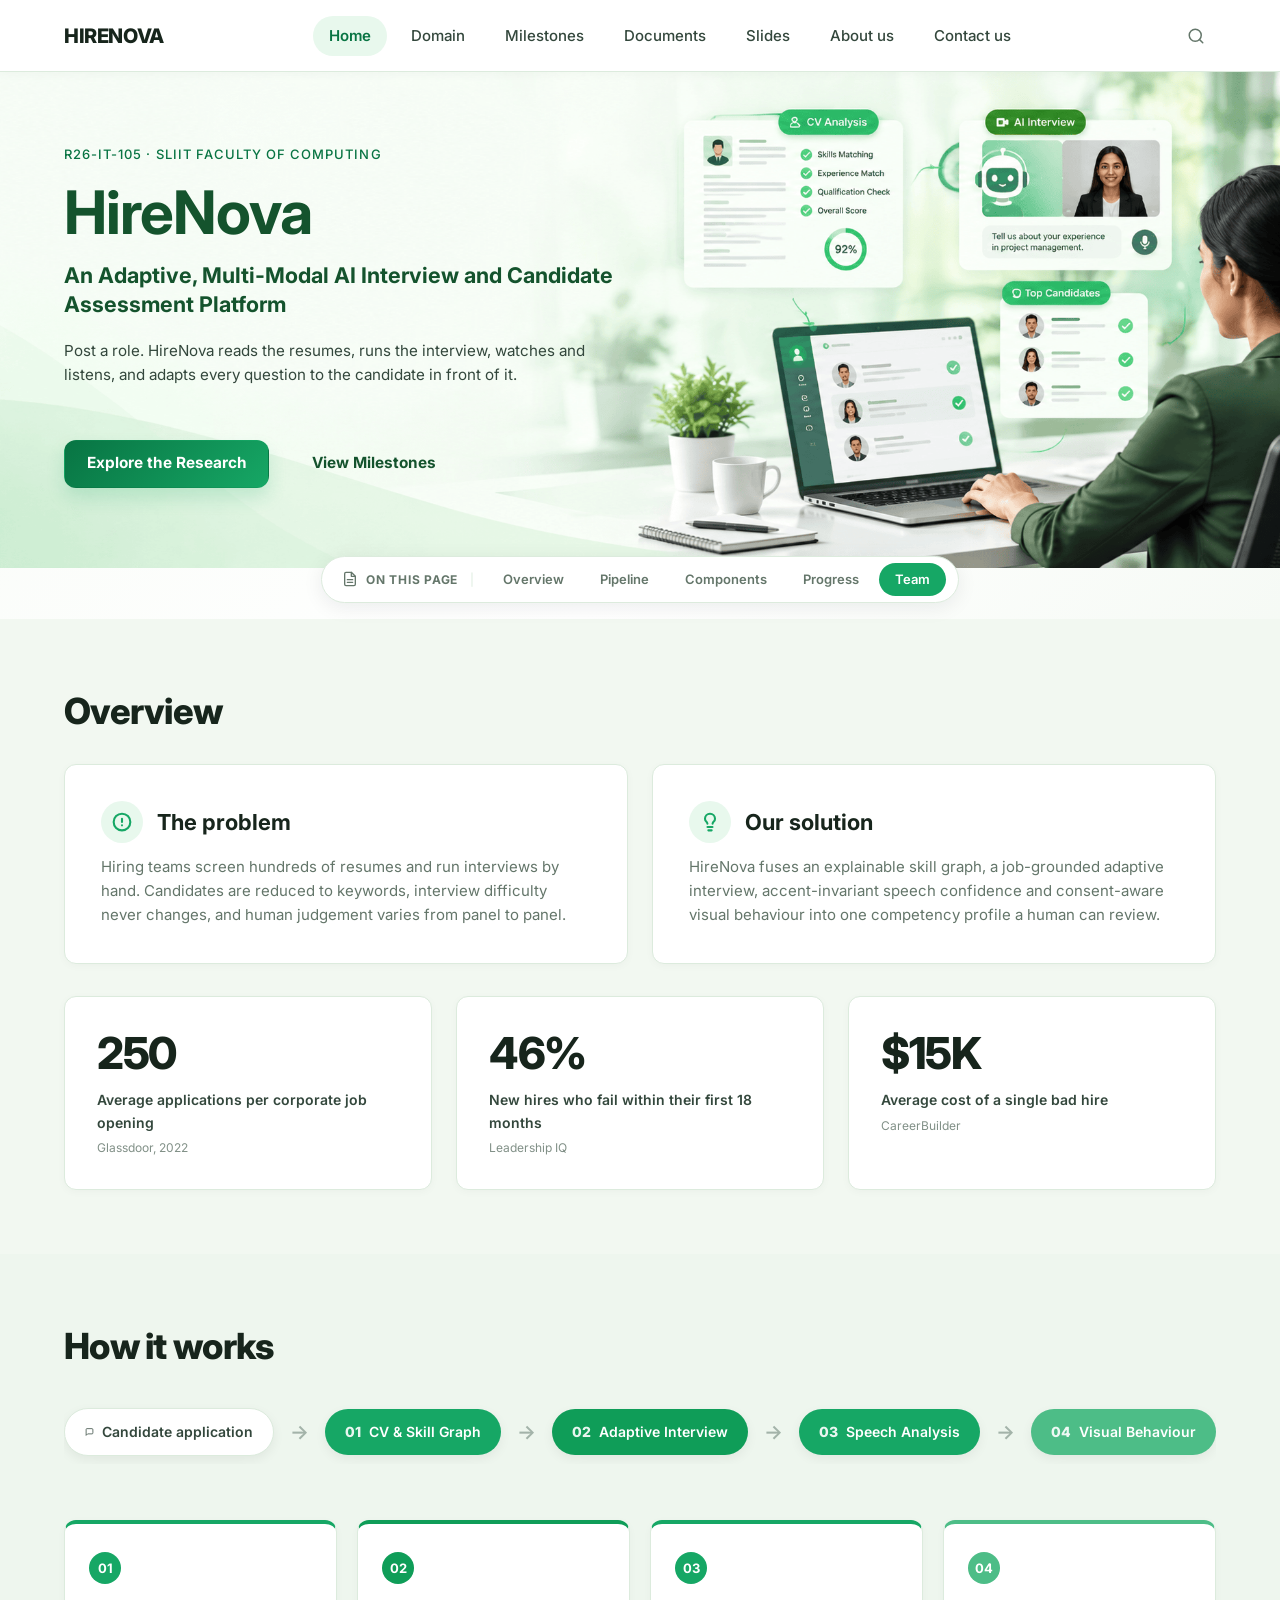
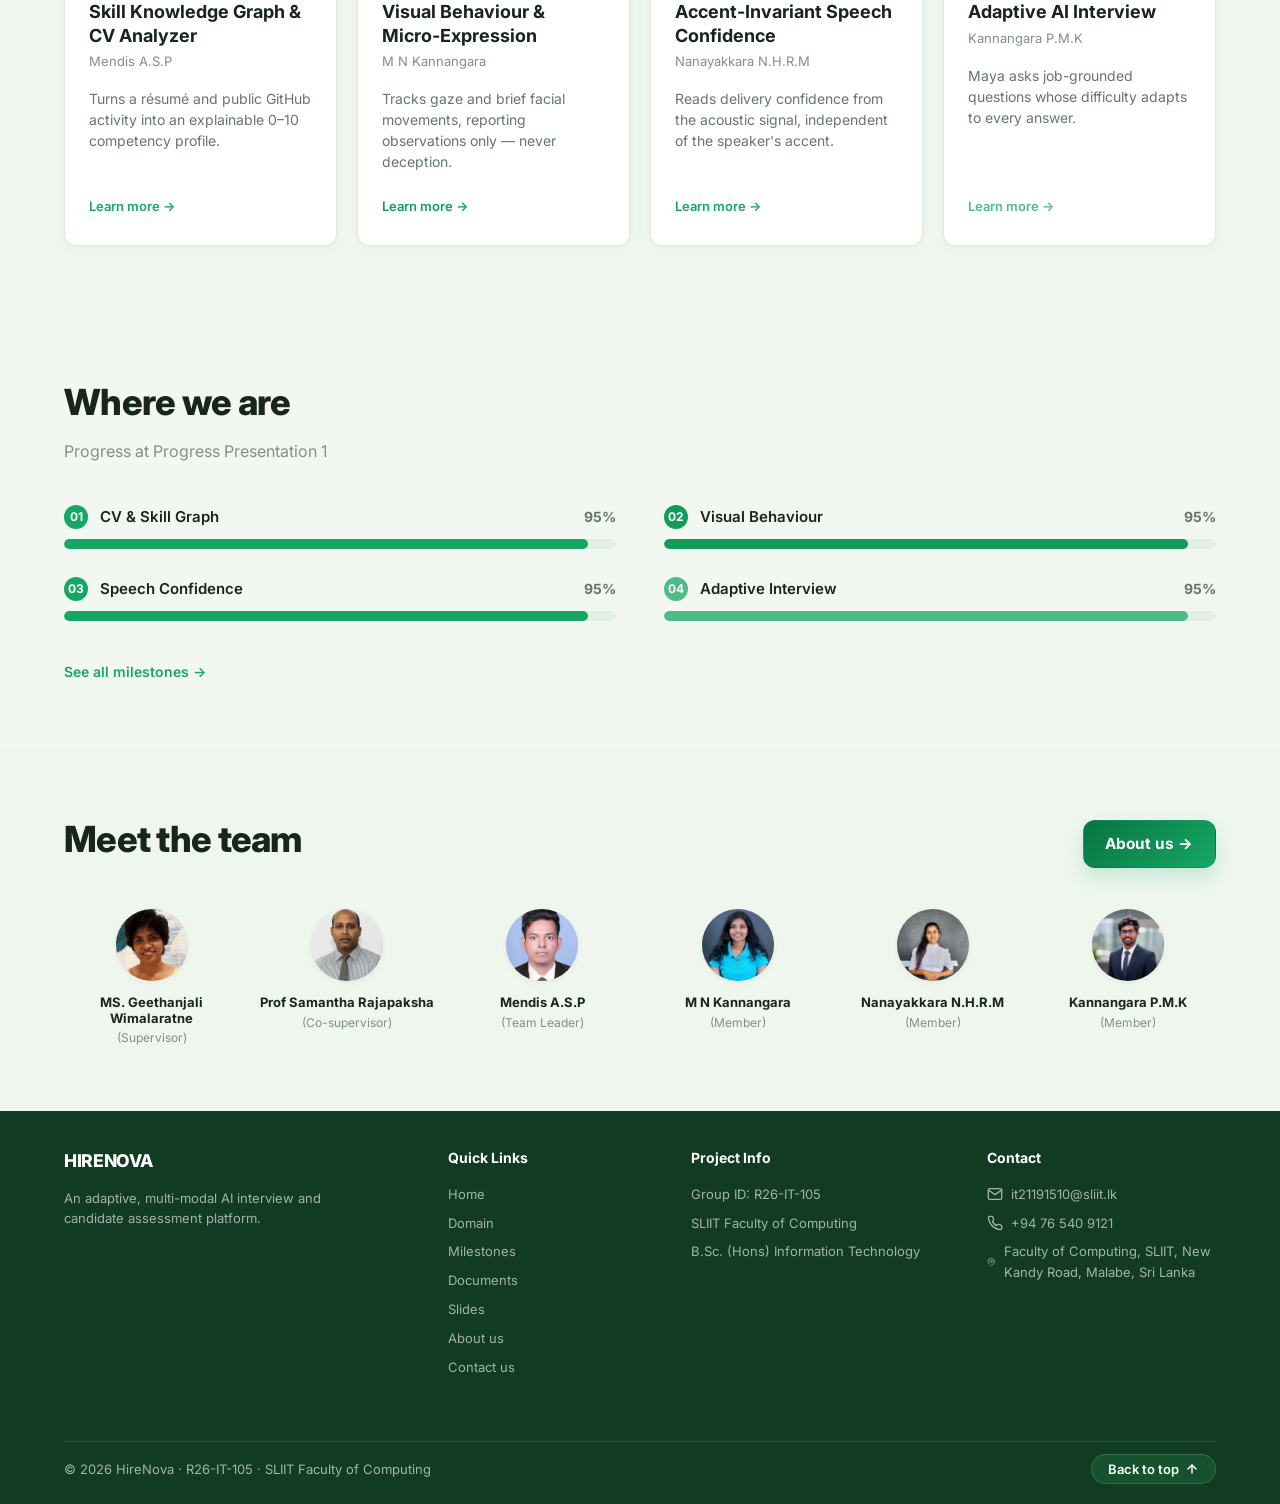
==== commit 86246d50: "fix: replace "résumés" with "resumes" in index.html" ====
--- a/index.html
+++ b/index.html
@@ -83,7 +83,7 @@
           <p class="hero-eyebrow">R26-IT-105 &middot; SLIIT FACULTY OF COMPUTING</p>
           <h1 class="hero-title">HireNova</h1>
           <h2 class="hero-subtitle">An Adaptive, Multi-Modal AI Interview and Candidate Assessment Platform</h2>
-          <p class="hero-lead">Post a role. HireNova reads the résumés, runs the interview, watches and listens, and adapts every question to the candidate in front of it.</p>
+          <p class="hero-lead">Post a role. HireNova reads the resumes, runs the interview, watches and listens, and adapts every question to the candidate in front of it.</p>
           
           <div class="hero__actions">
             <a class="btn btn--primary" href="#overview">Explore the Research</a>
@@ -135,7 +135,7 @@
               </div>
               <h3 class="overview-card__title">The problem</h3>
             </div>
-            <p class="overview-card__text">Hiring teams screen hundreds of résumés and run interviews by hand. Candidates are reduced to keywords, interview difficulty never changes, and human judgement varies from panel to panel.</p>
+            <p class="overview-card__text">Hiring teams screen hundreds of resumes and run interviews by hand. Candidates are reduced to keywords, interview difficulty never changes, and human judgement varies from panel to panel.</p>
           </article>
 
           <!-- Solution Card -->
@@ -486,6 +486,10 @@
         <h3 class="modal__title" id="cv-skill-graph-modal-title">Skill Knowledge Graph &amp; CV Analyzer</h3>
         <div class="modal__author">Mendis A.S.P</div>
       </div>
+
+      <div class="modal__body">
+        <p class="modal__notice">This component's description has not been received yet. Only the last component — Adaptive AI Interview — has been updated so far. The full explanation will be added here as soon as it is available.</p>
+      </div>
     </div>
   </div>
 
@@ -505,6 +509,10 @@
         <h3 class="modal__title" id="visual-behaviour-modal-title">Visual Behaviour &amp; Micro-Expression</h3>
         <div class="modal__author">M N Kannangara</div>
       </div>
+
+      <div class="modal__body">
+        <p class="modal__notice">This component's description has not been received yet. Only the last component — Adaptive AI Interview — has been updated so far. The full explanation will be added here as soon as it is available.</p>
+      </div>
     </div>
   </div>
 
@@ -524,6 +532,10 @@
         <h3 class="modal__title" id="speech-confidence-modal-title">Accent-Invariant Speech Confidence</h3>
         <div class="modal__author">Nanayakkara N.H.R.M</div>
       </div>
+
+      <div class="modal__body">
+        <p class="modal__notice">This component's description has not been received yet. Only the last component — Adaptive AI Interview — has been updated so far. The full explanation will be added here as soon as it is available.</p>
+      </div>
     </div>
   </div>
 
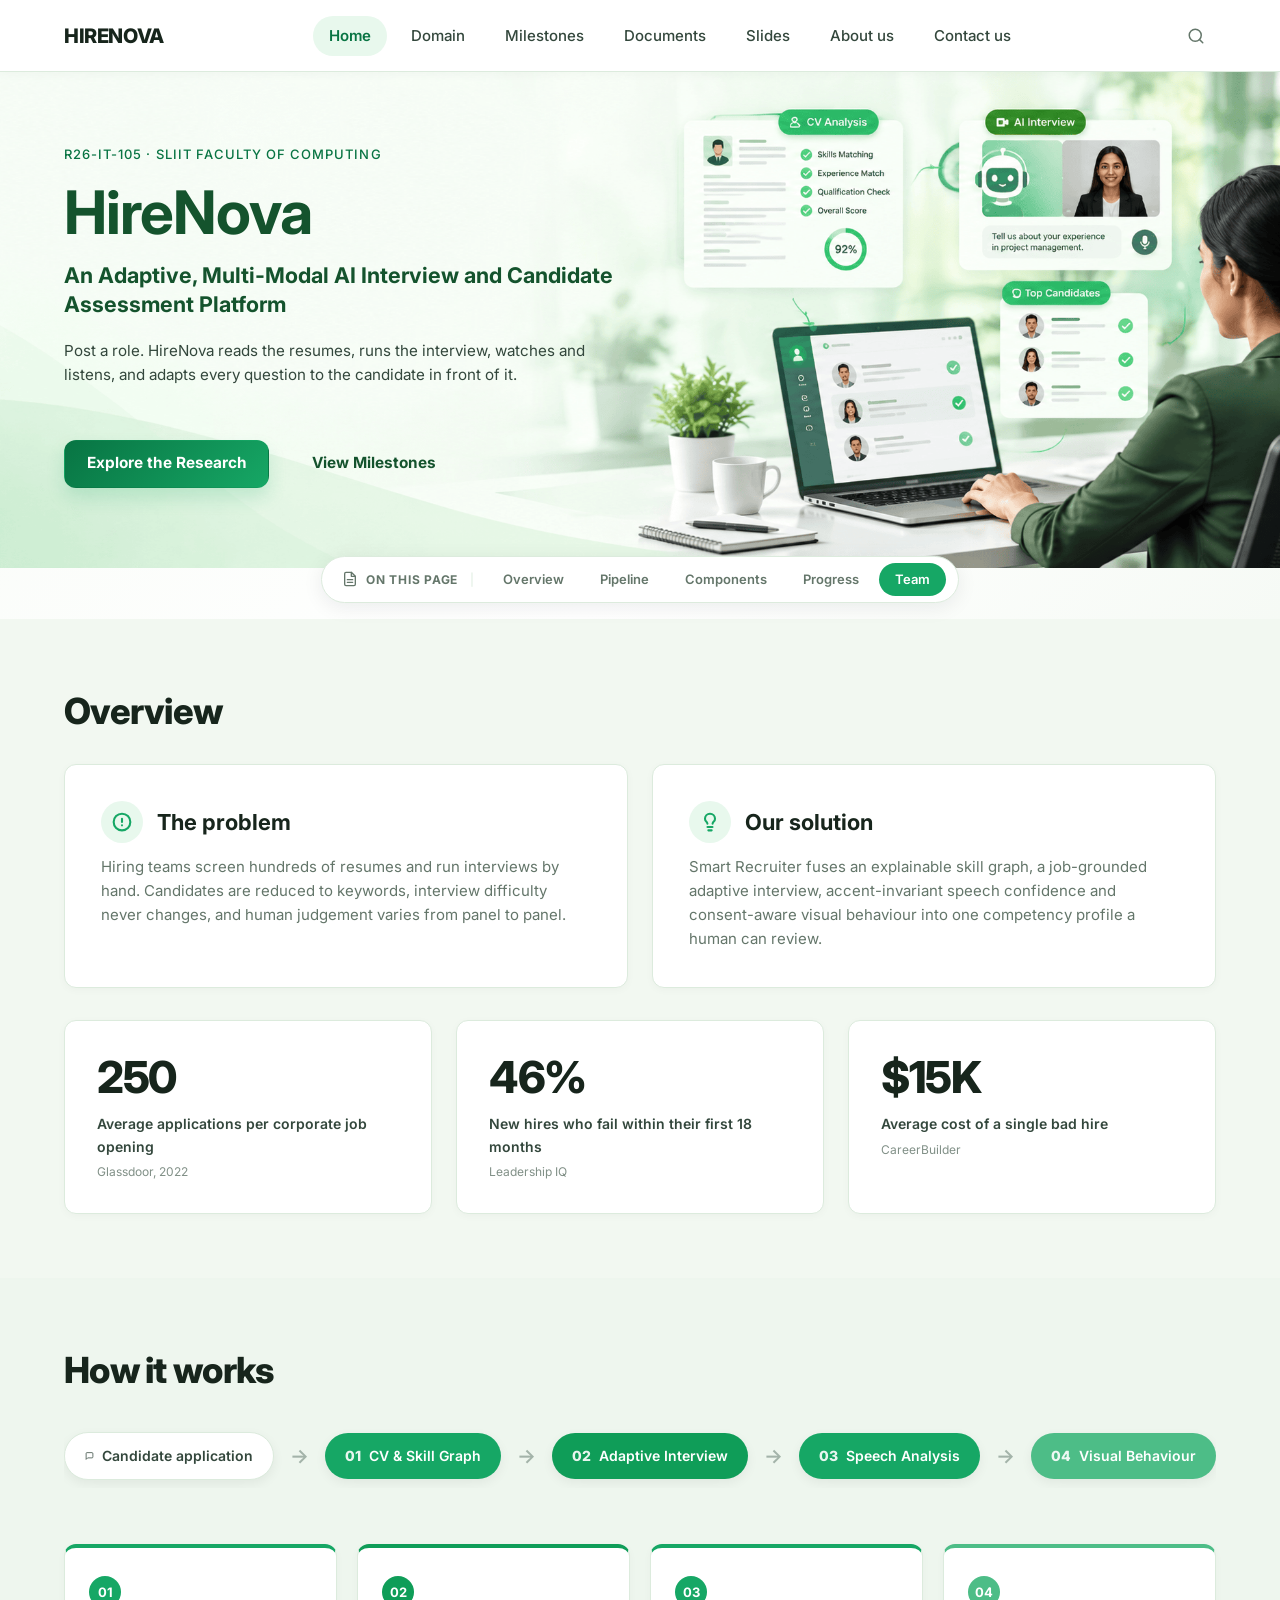
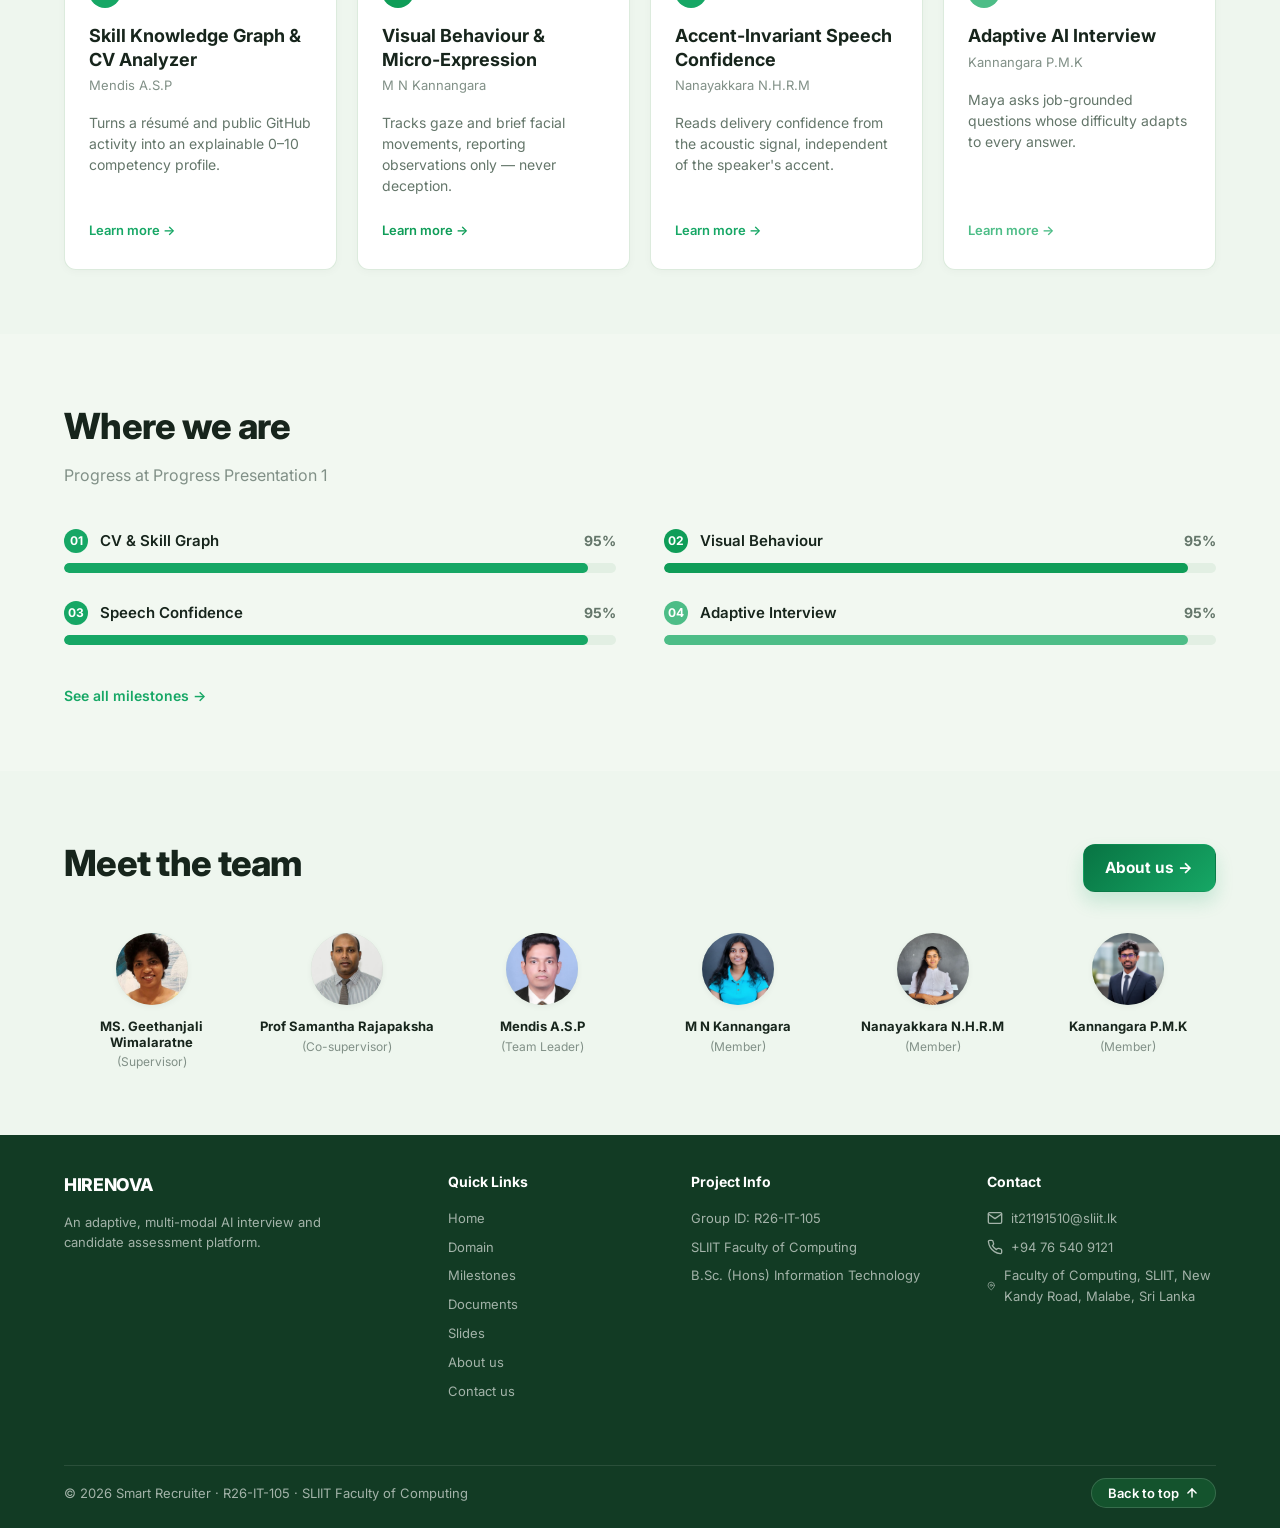
==== commit 3e4f7fba: "fix: update "HireNova" to "Smart Recruiter" in index.html" ====
--- a/index.html
+++ b/index.html
@@ -4,7 +4,7 @@
   <meta charset="UTF-8">
   <meta name="viewport" content="width=device-width, initial-scale=1.0">
   <meta name="description" content="HireNova — An Adaptive, Multi-Modal AI Interview and Candidate Assessment Platform.">
-  <title>HireNova — AI Interview &amp; Candidate Intelligence Platform</title>
+  <title>Smart Recruiter — AI Interview &amp; Candidate Intelligence Platform</title>
   
   <!-- Fonts -->
   <link rel="preconnect" href="https://fonts.googleapis.com">
@@ -150,7 +150,7 @@
               </div>
               <h3 class="overview-card__title">Our solution</h3>
             </div>
-            <p class="overview-card__text">HireNova fuses an explainable skill graph, a job-grounded adaptive interview, accent-invariant speech confidence and consent-aware visual behaviour into one competency profile a human can review.</p>
+            <p class="overview-card__text">Smart Recruiter fuses an explainable skill graph, a job-grounded adaptive interview, accent-invariant speech confidence and consent-aware visual behaviour into one competency profile a human can review.</p>
           </article>
         </div>
 
@@ -457,7 +457,7 @@
 
       <!-- Copyright Sub-Bar -->
       <div class="footer__bottom">
-        <span class="copyright-text">&copy; <span data-year>2026</span> HireNova &middot; R26-IT-105 &middot; SLIIT Faculty of Computing</span>
+        <span class="copyright-text">&copy; <span data-year>2026</span> Smart Recruiter &middot; R26-IT-105 &middot; SLIIT Faculty of Computing</span>
         <button class="back-to-top-btn" aria-label="Back to top">
           Back to top
           <svg width="14" height="14" viewBox="0 0 24 24" fill="none" stroke="currentColor" stroke-width="2.5" stroke-linecap="round" stroke-linejoin="round">
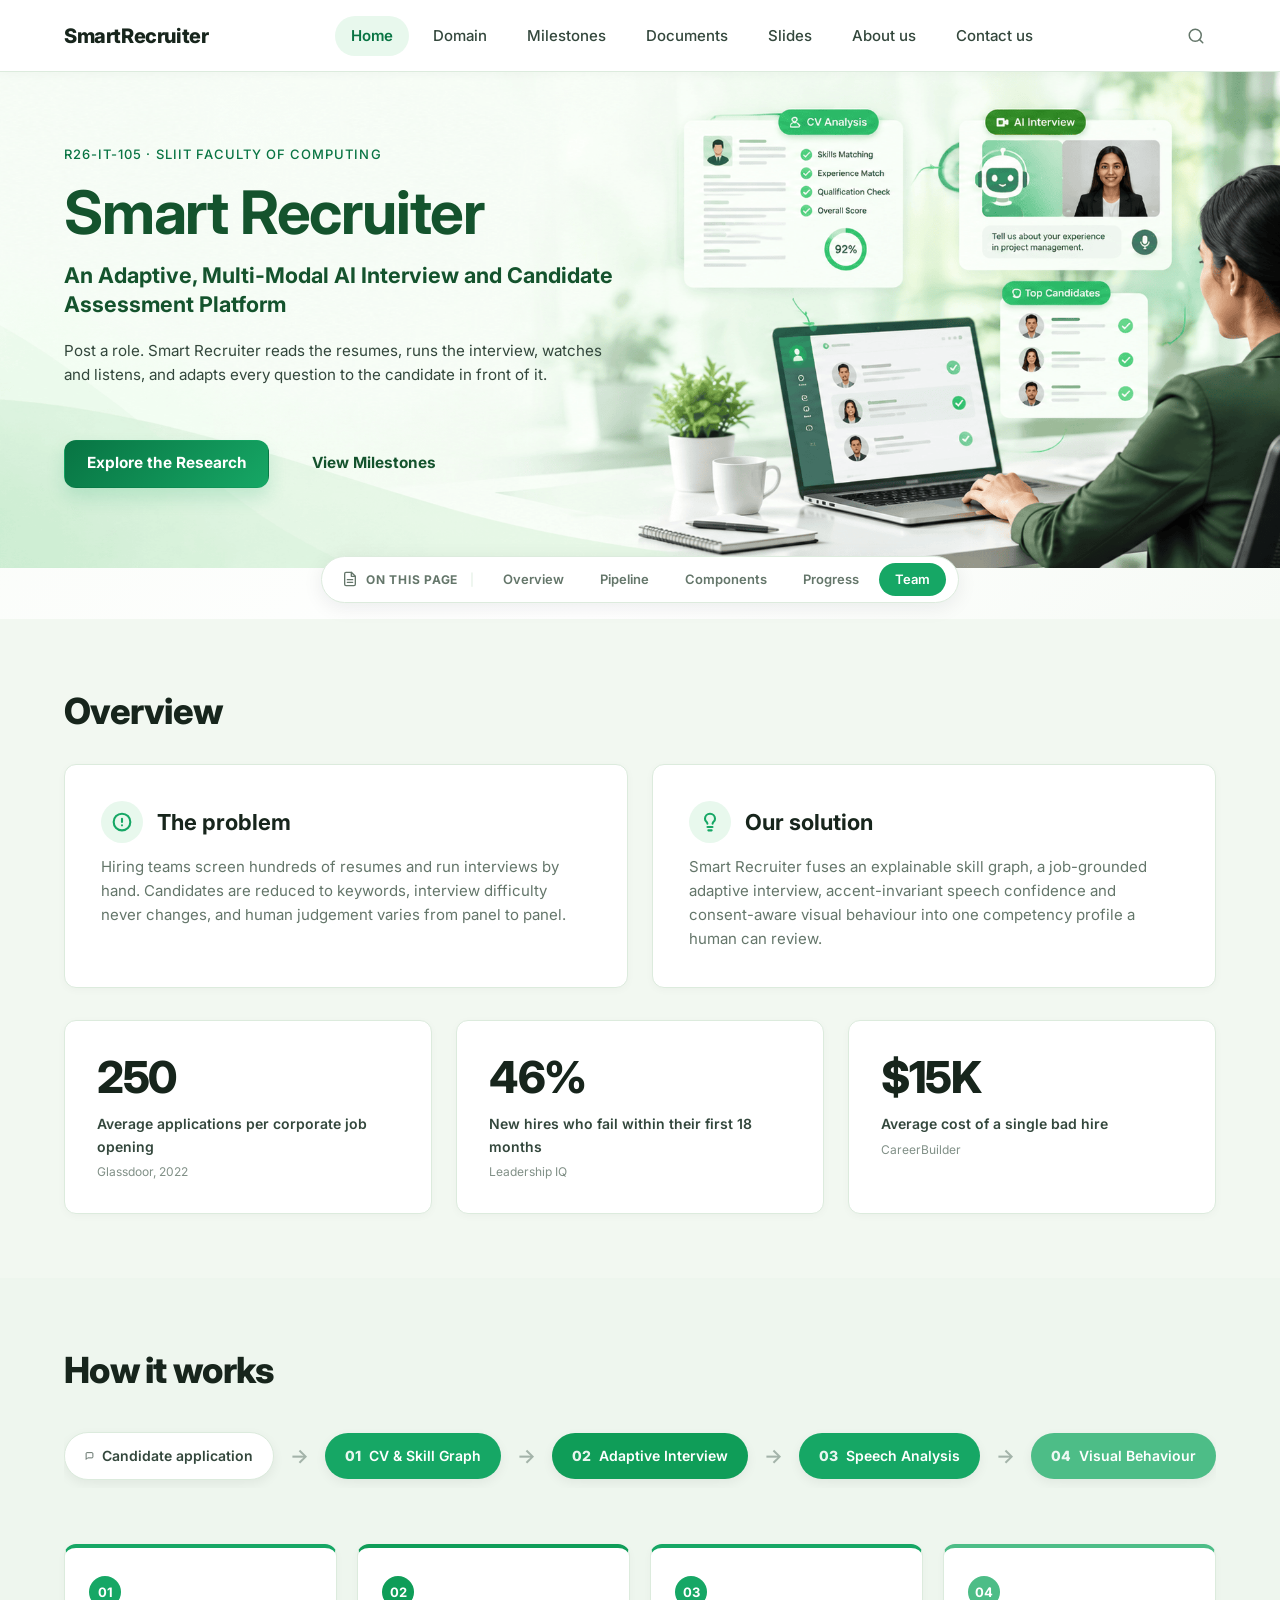
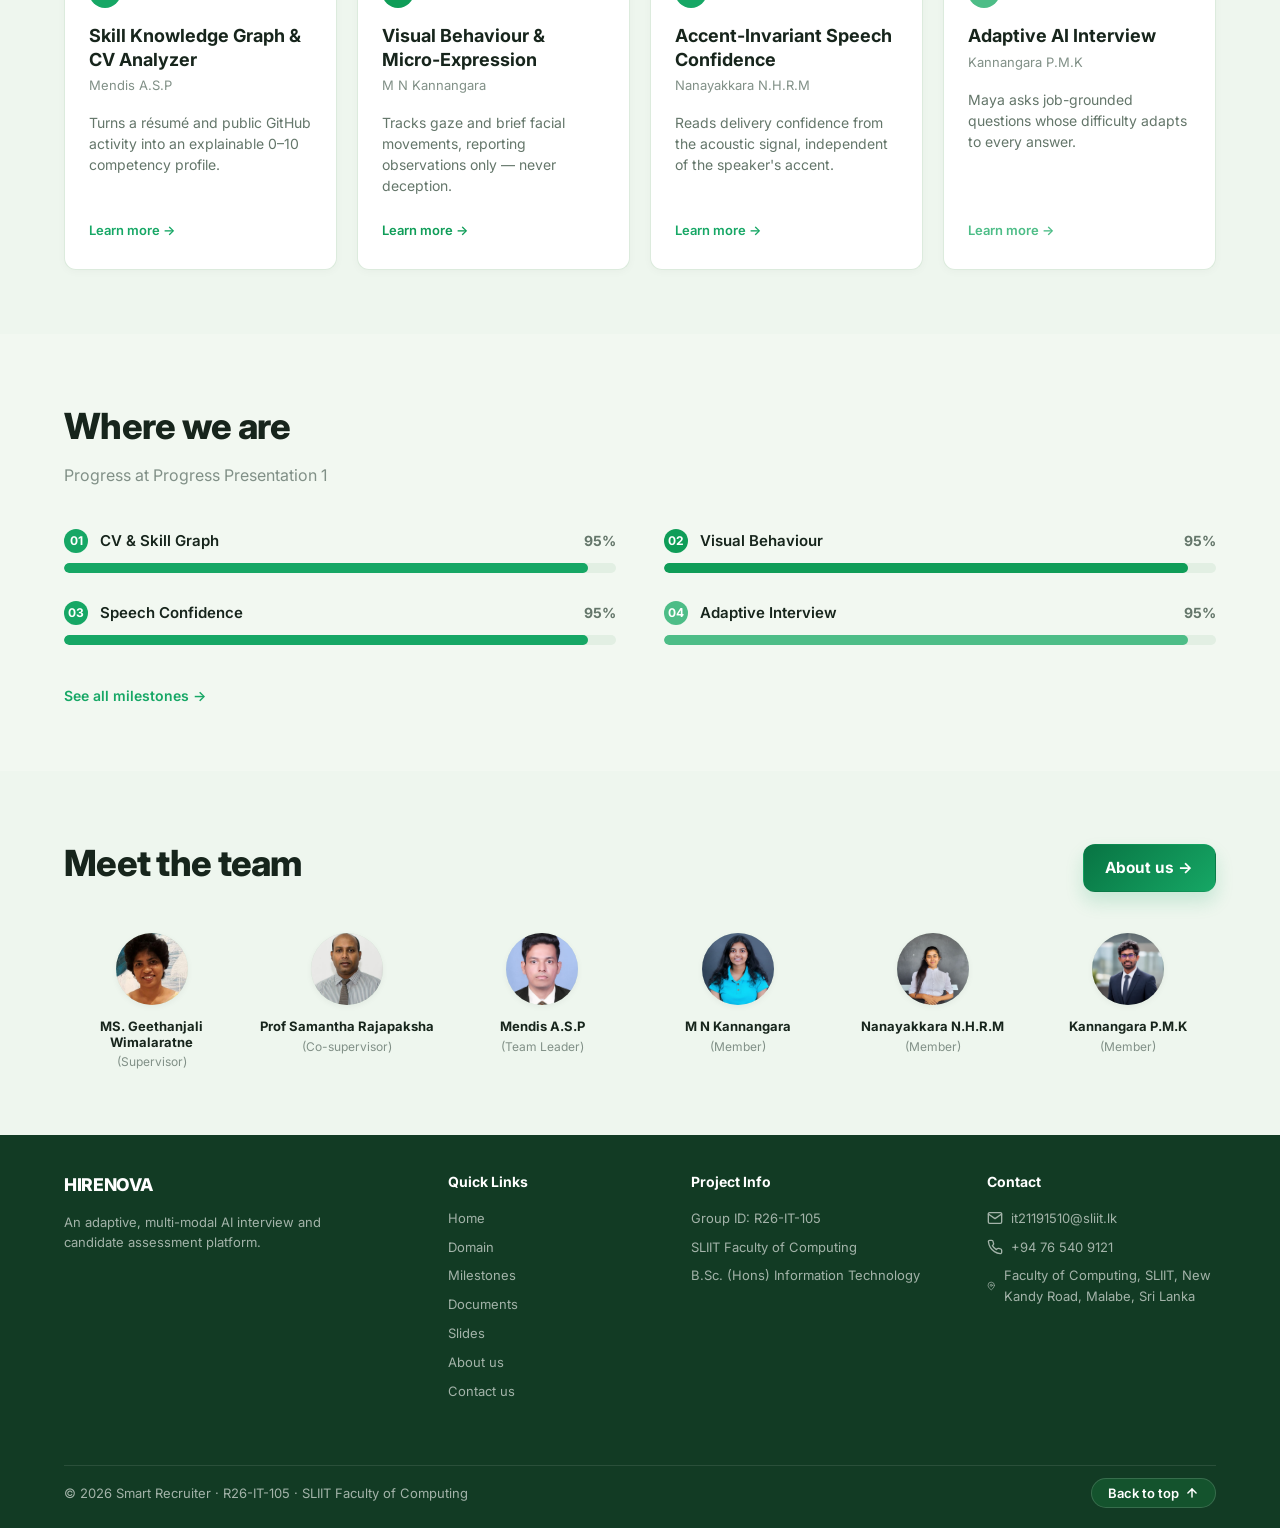
==== commit ea5e93f6: "fix: update brand name from "HireNova" to "SmartNova" in index.html" ====
--- a/index.html
+++ b/index.html
@@ -3,7 +3,7 @@
 <head>
   <meta charset="UTF-8">
   <meta name="viewport" content="width=device-width, initial-scale=1.0">
-  <meta name="description" content="HireNova — An Adaptive, Multi-Modal AI Interview and Candidate Assessment Platform.">
+  <meta name="description" content="Smart Recruiter — An Adaptive, Multi-Modal AI Interview and Candidate Assessment Platform.">
   <title>Smart Recruiter — AI Interview &amp; Candidate Intelligence Platform</title>
   
   <!-- Fonts -->
@@ -21,8 +21,8 @@
   <!-- Main Top Header -->
   <header class="site-header">
     <div class="container site-header__inner">
-      <a class="brand" href="index.html" aria-label="HireNova Homepage">
-        <span class="brand-text">HIRE<span class="brand-accent">NOVA</span></span>
+      <a class="brand" href="index.html" aria-label="Smart Recruiter Homepage">
+        <span class="brand-text">Smart<span class="brand-accent">Recruiter</span></span>
       </a>
 
       <nav class="nav" aria-label="Primary Navigation">
@@ -81,9 +81,9 @@
         <!-- Left Hero Content -->
         <div class="hero-content">
           <p class="hero-eyebrow">R26-IT-105 &middot; SLIIT FACULTY OF COMPUTING</p>
-          <h1 class="hero-title">HireNova</h1>
+          <h1 class="hero-title">Smart Recruiter</h1>
           <h2 class="hero-subtitle">An Adaptive, Multi-Modal AI Interview and Candidate Assessment Platform</h2>
-          <p class="hero-lead">Post a role. HireNova reads the resumes, runs the interview, watches and listens, and adapts every question to the candidate in front of it.</p>
+          <p class="hero-lead">Post a role. Smart Recruiter reads the resumes, runs the interview, watches and listens, and adapts every question to the candidate in front of it.</p>
           
           <div class="hero__actions">
             <a class="btn btn--primary" href="#overview">Explore the Research</a>
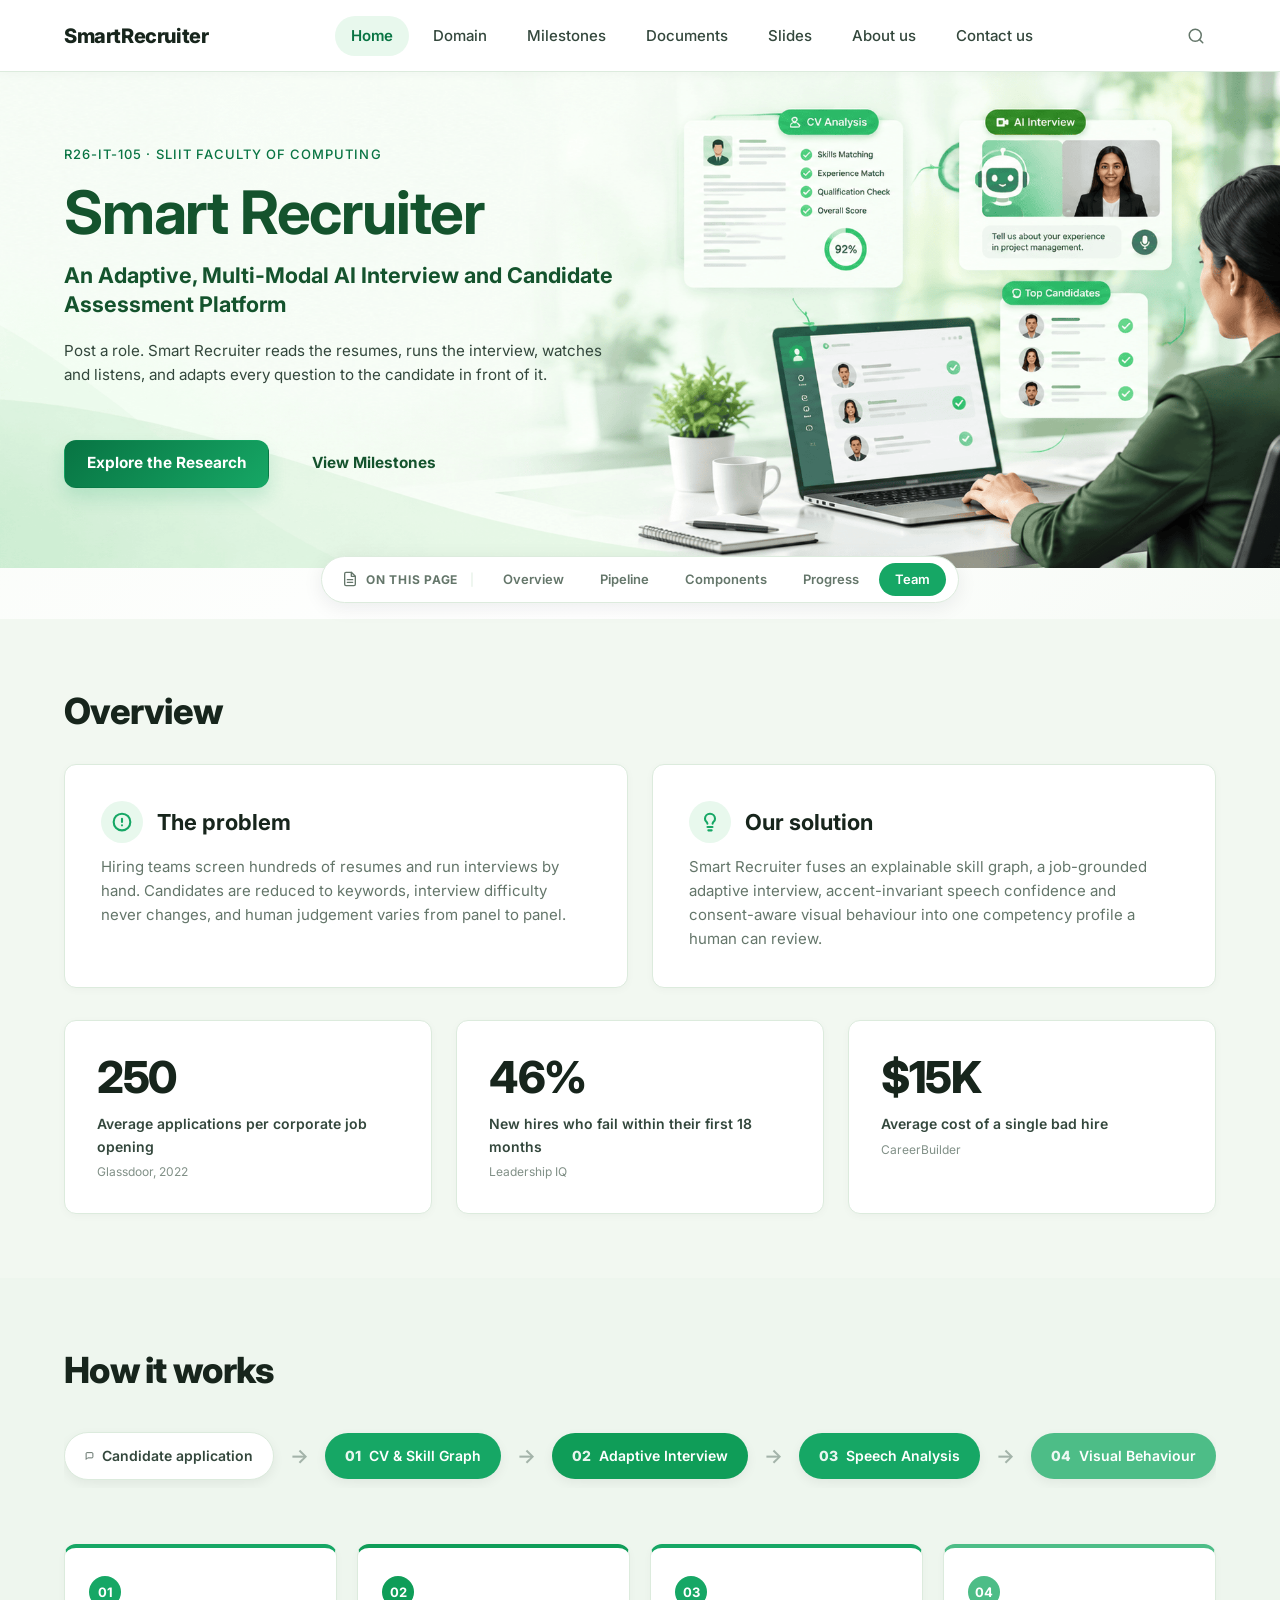
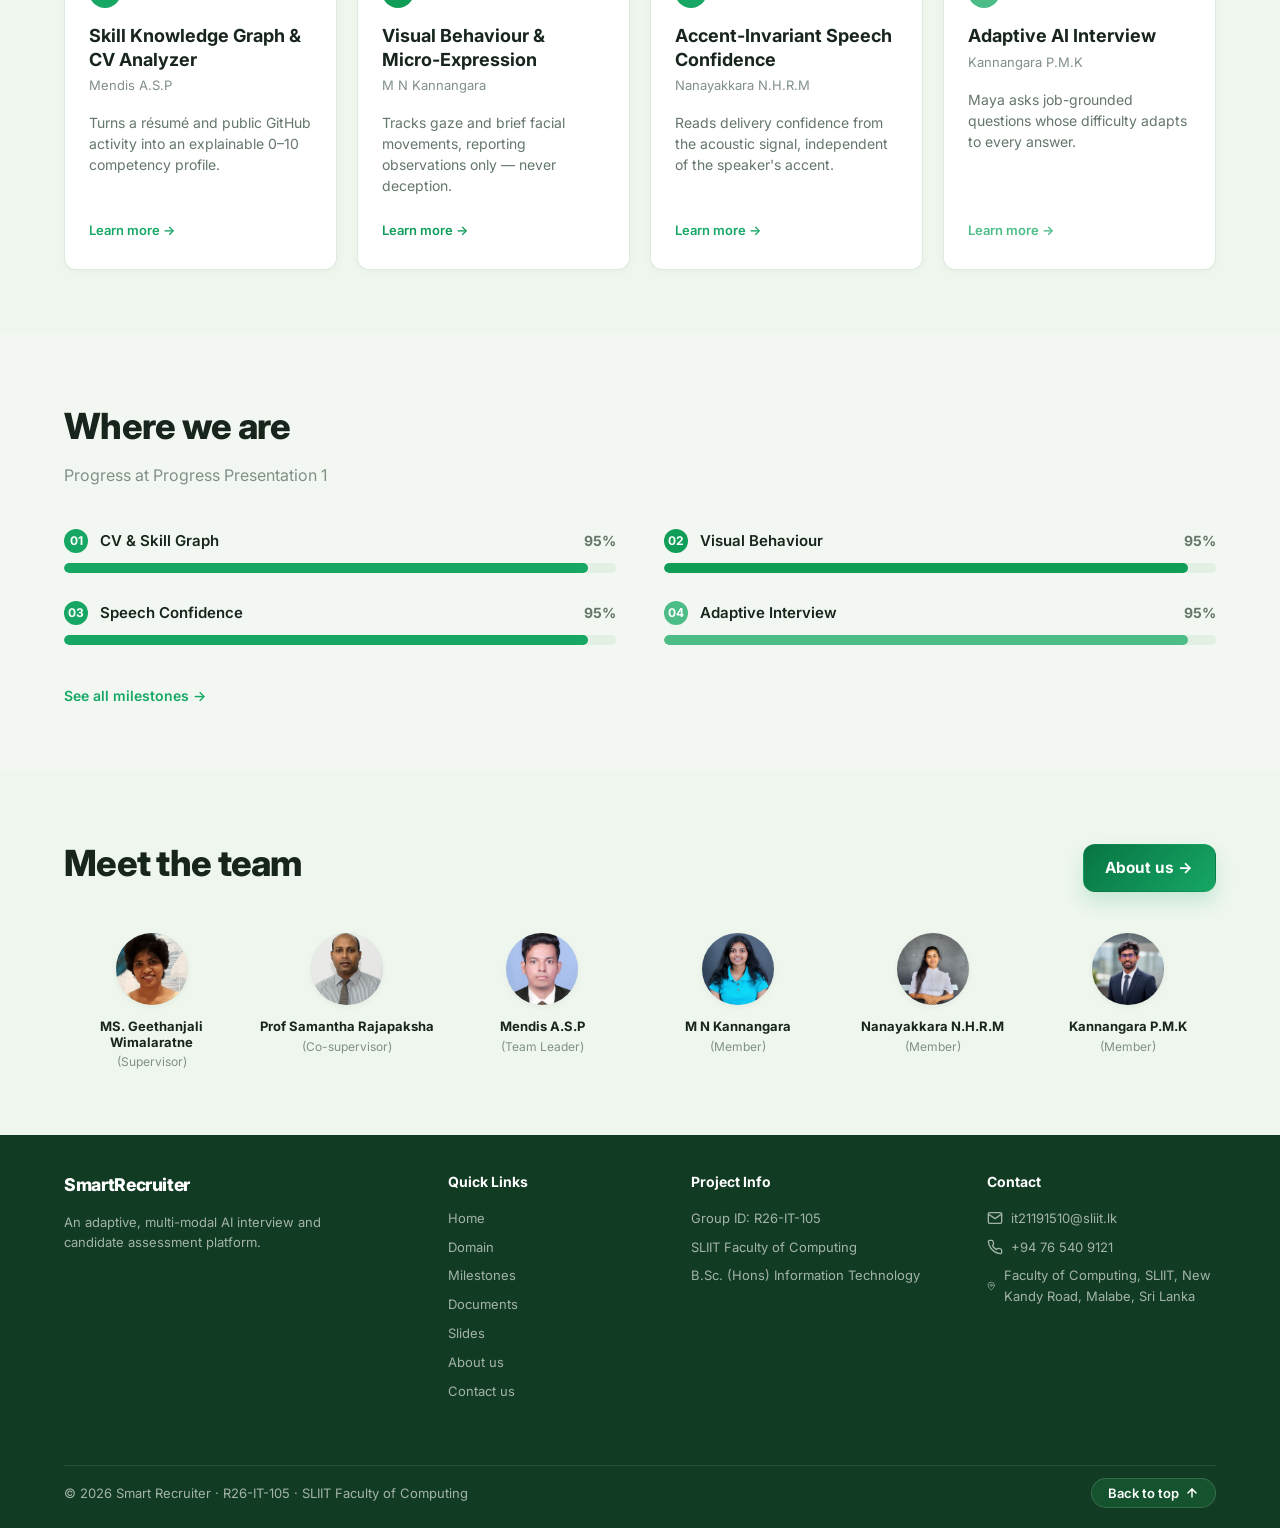
==== commit 90191a22: "fix: update brand name from "HireNova" to "SmartRecruiter" across multiple HTML files" ====
--- a/index.html
+++ b/index.html
@@ -405,7 +405,7 @@
         <!-- Col 1: Brand Info -->
         <div class="footer-brand-col">
           <a class="footer-brand" href="index.html">
-            <span class="footer-brand-text">HIRE<span class="brand-accent">NOVA</span></span>
+            <span class="footer-brand-text">Smart<span class="brand-accent">Recruiter</span></span>
           </a>
           <p class="footer-desc">An adaptive, multi-modal AI interview and candidate assessment platform.</p>
         </div>
